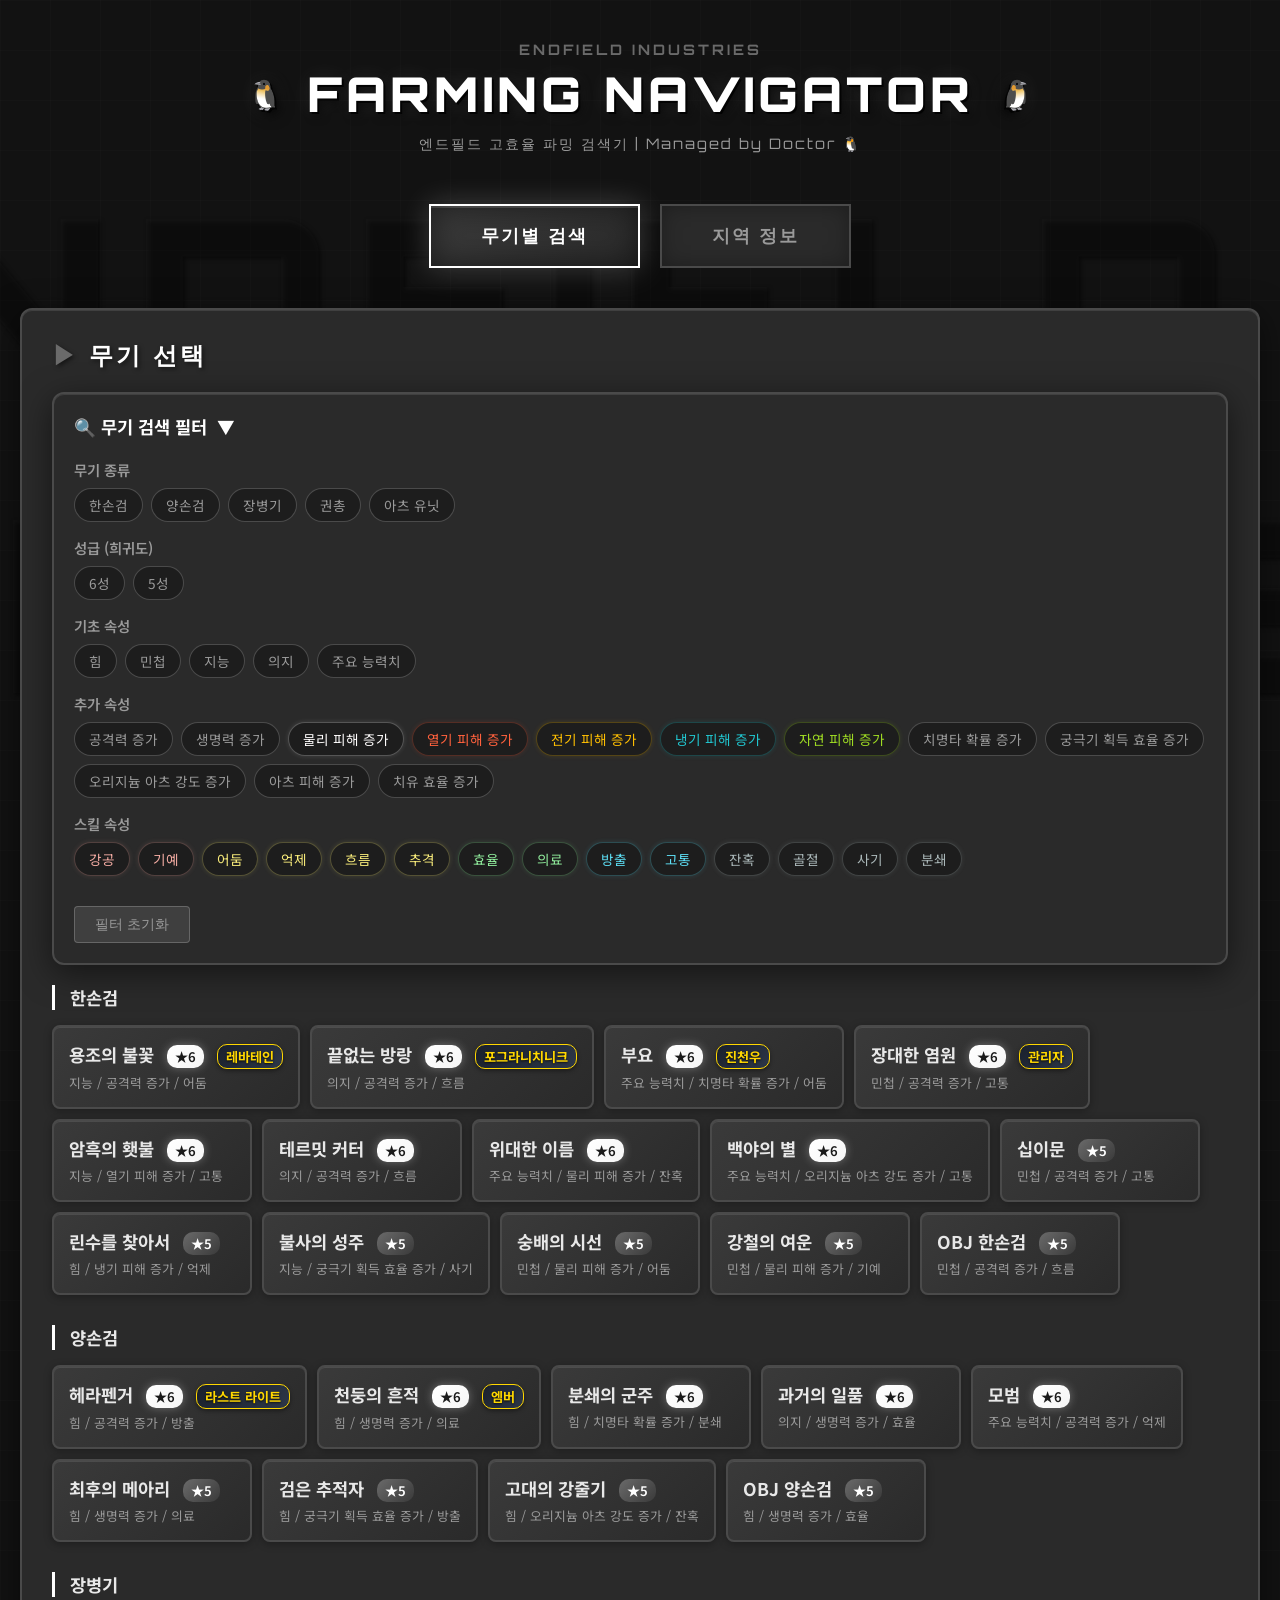
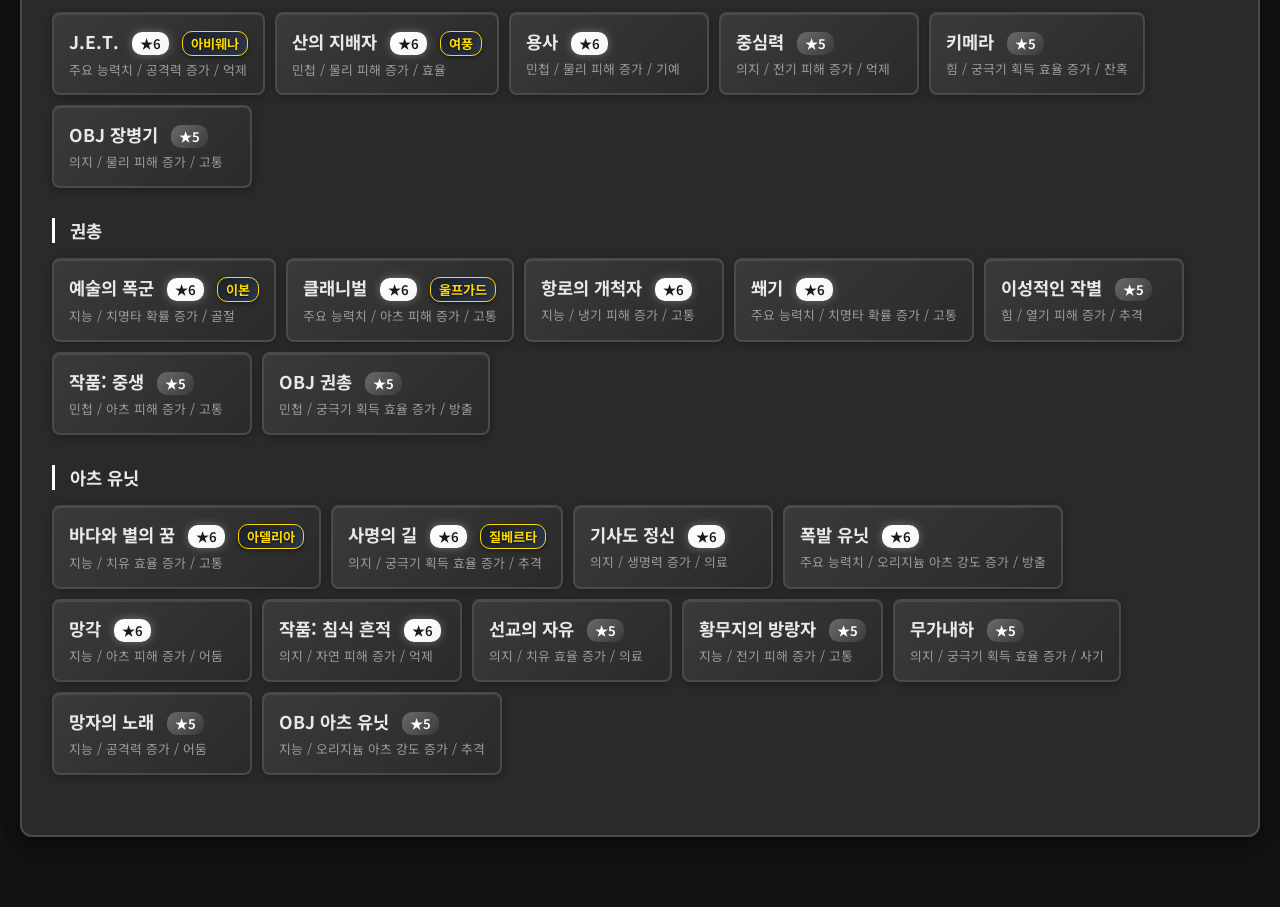
==== index.html @ 61a064c1 "change file name to index.html" ====
<!DOCTYPE html>
<html lang="ko">

<head>
    <meta charset="UTF-8">
    <meta name="viewport" content="width=device-width, initial-scale=1.0">
    <title>엔드필드 파밍 효율 검색기</title>
    <link
        href="https://fonts.googleapis.com/css2?family=Orbitron:wght@400;700;900&family=Noto+Sans+KR:wght@300;400;700&display=swap"
        rel="stylesheet">
    <style>
        * {
            margin: 0;
            padding: 0;
            box-sizing: border-box;
        }

        :root {
            --steel-black: #1a1a1a;
            --steel-gray: #2a2a2a;
            --steel-light: #3a3a3a;
            --steel-border: #4a4a4a;
            --steel-shine: #6a6a6a;
            --white: #ffffff;
            --off-white: #f5f5f5;
            --text-primary: #e8e8e8;
            --text-secondary: #9a9a9a;
            --accent-steel: #5a5a5a;
        }

        body {
            font-family: 'Noto Sans KR', sans-serif;
            background: #121212;
            color: var(--text-primary);
            min-height: 100vh;
            background-image:
                linear-gradient(180deg, rgba(255, 255, 255, 0.01) 1px, transparent 1px),
                linear-gradient(90deg, rgba(255, 255, 255, 0.01) 1px, transparent 1px);
            background-size: 50px 50px;
            overflow-x: hidden;
            position: relative;
        }

        body::before {
            content: 'ENDFIELD INDUSTRIES';
            position: fixed;
            top: 50%;
            left: 50%;
            transform: translate(-50%, -50%);
            font-family: 'Orbitron', sans-serif;
            font-size: 15em;
            font-weight: 900;
            color: rgba(255, 255, 255, 0.015);
            z-index: 0;
            pointer-events: none;
            letter-spacing: 20px;
            text-shadow: 2px 2px 4px rgba(0, 0, 0, 0.5);
        }

        .container {
            max-width: 1400px;
            margin: 0 auto;
            padding: 40px 20px;
            position: relative;
            z-index: 1;
        }

        header {
            text-align: center;
            margin-bottom: 50px;
            position: relative;
        }

        .company-logo {
            font-family: 'Orbitron', sans-serif;
            font-size: 0.9em;
            color: var(--steel-shine);
            letter-spacing: 3px;
            margin-bottom: 5px;
            text-transform: uppercase;
            font-weight: 700;
        }

        h1 {
            font-family: 'Orbitron', sans-serif;
            font-size: 3em;
            font-weight: 900;
            color: var(--white);
            text-transform: uppercase;
            letter-spacing: 4px;
            margin-bottom: 10px;
            text-shadow:
                2px 2px 0px rgba(0, 0, 0, 0.8),
                4px 4px 8px rgba(0, 0, 0, 0.5),
                0 0 20px rgba(255, 255, 255, 0.1);
            position: relative;
            display: inline-block;
        }

        h1::before {
            content: '🐧';
            position: absolute;
            left: -60px;
            top: 50%;
            transform: translateY(-50%);
            font-size: 0.6em;
            filter: grayscale(0.3) drop-shadow(2px 2px 4px rgba(0, 0, 0, 0.5));
            animation: penguinFloat 3s ease-in-out infinite;
        }

        h1::after {
            content: '🐧';
            position: absolute;
            right: -60px;
            top: 50%;
            transform: translateY(-50%) scaleX(-1);
            font-size: 0.6em;
            filter: grayscale(0.3) drop-shadow(2px 2px 4px rgba(0, 0, 0, 0.5));
            animation: penguinFloat 3s ease-in-out infinite 1.5s;
        }

        @keyframes titleGlow {

            0%,
            100% {
                filter: drop-shadow(0 0 10px rgba(0, 240, 255, 0.5));
            }

            50% {
                filter: drop-shadow(0 0 20px rgba(0, 240, 255, 0.8));
            }
        }

        @keyframes penguinFloat {

            0%,
            100% {
                transform: translateY(-50%) translateX(0);
            }

            50% {
                transform: translateY(-50%) translateX(5px);
            }
        }

        .subtitle {
            font-family: 'Orbitron', sans-serif;
            color: var(--text-secondary);
            font-size: 0.9em;
            letter-spacing: 2px;
        }



        .mode-selector {
            display: flex;
            justify-content: center;
            gap: 20px;
            margin-bottom: 40px;
        }

        .mode-btn {
            font-family: 'Orbitron', sans-serif;
            padding: 18px 50px;
            background: var(--steel-gray);
            border: 2px solid var(--steel-border);
            color: var(--text-secondary);
            font-size: 1.1em;
            font-weight: 700;
            cursor: pointer;
            transition: all 0.3s ease;
            position: relative;
            overflow: hidden;
            text-transform: uppercase;
            letter-spacing: 2px;
            box-shadow: inset 0 0 20px rgba(0, 0, 0, 0.3);
        }

        .mode-btn::before {
            content: '';
            position: absolute;
            top: 0;
            left: -100%;
            width: 100%;
            height: 100%;
            background: linear-gradient(90deg, transparent, rgba(255, 255, 255, 0.1), transparent);
            transition: left 0.5s;
        }

        .mode-btn:hover::before {
            left: 100%;
        }

        .mode-btn:hover {
            border-color: var(--steel-shine);
            color: var(--white);
            box-shadow:
                inset 0 0 20px rgba(0, 0, 0, 0.5),
                0 0 20px rgba(255, 255, 255, 0.1);
        }

        .mode-btn.active {
            background: linear-gradient(135deg, var(--steel-light), var(--steel-gray));
            border-color: var(--white);
            color: var(--white);
            box-shadow:
                inset 0 0 30px rgba(0, 0, 0, 0.5),
                0 0 30px rgba(255, 255, 255, 0.2),
                inset 0 2px 0 rgba(255, 255, 255, 0.2);
        }

        .selection-area {
            background: var(--steel-gray);
            border: 2px solid var(--steel-border);
            border-radius: 12px;
            padding: 30px;
            margin-bottom: 30px;
            box-shadow:
                0 8px 32px rgba(0, 0, 0, 0.5),
                inset 0 1px 0 rgba(255, 255, 255, 0.1);
            transition: all 0.3s ease;
        }

        .selection-area.disabled {
            opacity: 0.3;
            pointer-events: none;
            filter: grayscale(1);
        }

        .section-title {
            font-family: 'Orbitron', sans-serif;
            font-size: 1.5em;
            font-weight: 700;
            color: var(--white);
            margin-bottom: 20px;
            text-transform: uppercase;
            letter-spacing: 3px;
            display: flex;
            align-items: center;
            gap: 10px;
            text-shadow: 2px 2px 4px rgba(0, 0, 0, 0.5);
        }

        .section-title::before {
            content: '▶';
            color: var(--steel-shine);
        }

        .category-group {
            margin-bottom: 30px;
        }

        .category-label {
            font-size: 1.1em;
            font-weight: 700;
            color: var(--text-primary);
            margin-bottom: 15px;
            padding-left: 15px;
            border-left: 3px solid var(--white);
        }

        .options-grid {
            display: flex;
            flex-wrap: wrap;
            gap: 10px;
        }

        .weapon-grid {
            display: flex;
            flex-wrap: wrap;
            gap: 10px;
        }

        .option-box {
            background: linear-gradient(135deg, var(--steel-light), var(--steel-gray));
            border: 2px solid var(--steel-border);
            padding: 10px 15px;
            border-radius: 8px;
            flex: 0 0 auto;
            min-width: fit-content;
            cursor: pointer;
            transition: all 0.3s ease;
            text-align: center;
            font-size: 0.9em;
            font-weight: 500;
            white-space: nowrap;
            position: relative;
            overflow: hidden;
            box-shadow: inset 0 1px 0 rgba(255, 255, 255, 0.1), 0 2px 8px rgba(0, 0, 0, 0.3);
        }

        .option-box::after {
            content: '';
            position: absolute;
            top: 50%;
            left: 50%;
            width: 0;
            height: 0;
            border-radius: 50%;
            background: rgba(255, 255, 255, 0.1);
            transform: translate(-50%, -50%);
            transition: width 0.6s, height 0.6s;
        }

        .option-box:hover::after {
            width: 300px;
            height: 300px;
        }

        .option-box:hover {
            border-color: var(--white);
            box-shadow:
                inset 0 1px 0 rgba(255, 255, 255, 0.2),
                0 0 20px rgba(255, 255, 255, 0.2),
                0 4px 12px rgba(0, 0, 0, 0.5);
            transform: translateY(-3px);
        }

        .option-box.selected {
            background: linear-gradient(135deg, var(--white), var(--off-white));
            border-color: var(--white);
            color: var(--steel-black);
            box-shadow:
                0 0 25px rgba(255, 255, 255, 0.4),
                inset 0 2px 0 rgba(255, 255, 255, 0.8),
                0 4px 12px rgba(0, 0, 0, 0.5);
            font-weight: 700;
        }

        .option-box span {
            position: relative;
            z-index: 1;
        }

        .weapon-box {
            background: linear-gradient(135deg, var(--steel-light), var(--steel-gray));
            border: 2px solid var(--steel-border);
            padding: 15px;
            border-radius: 8px;
            flex: 0 0 auto;
            width: fit-content;
            min-width: 200px;
            max-width: 300px;
            cursor: pointer;
            transition: all 0.3s ease;
            box-shadow: inset 0 1px 0 rgba(255, 255, 255, 0.1), 0 2px 8px rgba(0, 0, 0, 0.3);
        }

        .weapon-box:hover {
            border-color: var(--white);
            box-shadow:
                inset 0 1px 0 rgba(255, 255, 255, 0.2),
                0 0 20px rgba(255, 255, 255, 0.2),
                0 4px 12px rgba(0, 0, 0, 0.5);
            transform: translateY(-3px);
        }

        .weapon-box.selected {
            background: linear-gradient(135deg, var(--white), var(--off-white));
            border-color: var(--white);
            box-shadow:
                0 0 25px rgba(255, 255, 255, 0.4),
                inset 0 2px 0 rgba(255, 255, 255, 0.8),
                0 4px 12px rgba(0, 0, 0, 0.5);
        }

        .weapon-name {
            font-size: 1.1em;
            font-weight: 700;
            margin-bottom: 5px;
            color: var(--text-primary);
        }

        .weapon-box.selected .weapon-name {
            color: var(--steel-black);
        }

        .weapon-owner {
            font-size: 0.85em;
            color: #FFD700;
            /* Bright Gold */
            margin-bottom: 10px;
            font-weight: 600;
            text-shadow: 0 1px 2px rgba(0, 0, 0, 0.5);
            /* Text shadow for contrast */
        }

        .weapon-box.selected .weapon-owner {
            color: #b8860b;
            /* Darker Gold on selected light background */
            text-shadow: none;
        }

        .weapon-stats {
            font-size: 0.8em;
            color: var(--text-secondary);
            line-height: 1.4;
        }

        .weapon-box.selected .weapon-stats {
            color: var(--steel-gray);
        }

        .calculate-btn {
            font-family: 'Orbitron', sans-serif;
            width: 100%;
            padding: 20px;
            background: linear-gradient(135deg, var(--steel-light), var(--steel-gray));
            border: 2px solid var(--white);
            color: var(--white);
            font-size: 1.3em;
            font-weight: 700;
            cursor: pointer;
            border-radius: 8px;
            text-transform: uppercase;
            letter-spacing: 3px;
            transition: all 0.3s ease;
            box-shadow:
                0 10px 30px rgba(0, 0, 0, 0.5),
                inset 0 2px 0 rgba(255, 255, 255, 0.2);
            margin-top: 30px;
        }

        .calculate-btn:hover {
            background: linear-gradient(135deg, var(--white), var(--off-white));
            color: var(--steel-black);
            transform: translateY(-3px);
            box-shadow:
                0 15px 40px rgba(0, 0, 0, 0.6),
                0 0 30px rgba(255, 255, 255, 0.3),
                inset 0 2px 0 rgba(255, 255, 255, 0.5);
        }

        .calculate-btn:active {
            transform: translateY(-1px);
        }

        .results {
            margin-top: 50px;
            display: none;
        }

        .results.show {
            display: block;
            animation: slideUp 0.5s ease;
        }

        @keyframes slideUp {
            from {
                opacity: 0;
                transform: translateY(30px);
            }

            to {
                opacity: 1;
                transform: translateY(0);
            }
        }

        .result-card {
            background: #1a1e22;
            border: 1px solid #3d6e62;
            border-radius: 8px;
            padding: 25px;
            margin-bottom: 25px;
            box-shadow: 0 4px 15px rgba(0, 0, 0, 0.6);
            position: relative;
            overflow: hidden;
            clip-path: polygon(0 0, 100% 0, 100% calc(100% - 15px), calc(100% - 15px) 100%, 0 100%);
        }

        .result-card::before {
            content: '';
            position: absolute;
            top: 0;
            left: 0;
            width: 4px;
            height: 100%;
            background: #4a8f7b;
            box-shadow: none;
        }

        .result-region {
            font-family: 'Orbitron', sans-serif;
            font-size: 1.8em;
            font-weight: 700;
            color: #69fdc7;
            margin-bottom: 20px;
            padding-bottom: 10px;
            border-bottom: 1px solid rgba(105, 253, 199, 0.2);
            text-transform: uppercase;
            display: flex;
            align-items: center;
        }

        .result-region::after {
            content: '/// MAX EFFICIENCY';
            font-size: 0.4em;
            margin-left: auto;
            color: rgba(105, 253, 199, 0.5);
            letter-spacing: 2px;
        }

        .combo-block {
            background: rgba(105, 253, 199, 0.03);
            border: 1px solid rgba(105, 253, 199, 0.2);
            border-radius: 4px;
            margin-bottom: 15px;
            transition: all 0.3s ease;
            position: relative;
            padding: 15px;
            flex: 0 1 auto;
            min-width: 340px;
            width: fit-content;
        }

        .combo-block:hover {
            background: rgba(105, 253, 199, 0.08);
            border-color: #69fdc7;
            box-shadow: 0 0 15px rgba(105, 253, 199, 0.2);
            transform: translateY(-2px);
        }

        .result-combo {
            font-size: 1.1em;
            font-weight: 600;
            color: #e0fcf5;
            margin-bottom: 15px;
            padding-bottom: 10px;
            border-bottom: 1px dashed rgba(105, 253, 199, 0.3);
            font-family: 'Orbitron', sans-serif;
            text-align: left;
        }

        /* Canyon Theme Overrides */
        .result-card.canyon {
            border-color: #d4cf55;
            box-shadow: 0 4px 10px rgba(0, 0, 0, 0.5);
        }

        .result-card.canyon::before {
            background: #d4cf55;
            box-shadow: none;
        }

        .result-card.canyon .result-region {
            color: #fffb74;
            border-bottom-color: rgba(255, 251, 116, 0.3);
            text-shadow: 0 0 5px rgba(255, 251, 116, 0.5);
        }

        .result-card.canyon .result-region::after {
            color: rgba(255, 251, 116, 0.5);
        }

        .result-card.canyon .combo-block {
            background: rgba(255, 251, 116, 0.03);
            border-color: rgba(255, 251, 116, 0.2);
        }

        .result-card.canyon .combo-block:hover {
            background: rgba(255, 251, 116, 0.08);
            border-color: #fffb74;
            box-shadow: 0 0 15px rgba(255, 251, 116, 0.2);
        }

        .result-card.canyon .result-combo {
            color: #fffeea;
            border-bottom-color: rgba(255, 251, 116, 0.3);
        }

        .result-weapons {
            margin-top: 20px;
        }

        .result-weapons-title {
            font-size: 1.2em;
            font-weight: 700;
            color: var(--white);
            margin-bottom: 15px;
        }

        .weapon-list {
            display: flex;
            flex-wrap: wrap;
            gap: 10px;
        }

        .weapon-tag {
            background: linear-gradient(135deg, var(--steel-light), var(--steel-gray));
            border: 1px solid var(--white);
            padding: 8px 15px;
            border-radius: 20px;
            font-size: 0.9em;
            color: var(--text-primary);
            box-shadow: 0 2px 8px rgba(0, 0, 0, 0.3);
        }

        .weapon-tag.five-star {
            border-color: var(--steel-shine);
            background: linear-gradient(135deg, var(--steel-gray), var(--steel-black));
            color: var(--text-secondary);
        }

        .no-results {
            text-align: center;
            padding: 50px;
            color: var(--text-secondary);
            font-size: 1.2em;
        }

        .rarity-label {
            display: inline-block;
            font-size: 0.75em;
            padding: 2px 8px;
            border-radius: 10px;
            margin-left: 8px;
            font-weight: 600;
        }

        .rarity-6 {
            background: linear-gradient(135deg, var(--white), var(--off-white));
            color: var(--steel-black);
            box-shadow: 0 0 10px rgba(255, 255, 255, 0.3);
        }

        .rarity-5 {
            background: linear-gradient(135deg, var(--steel-shine), var(--steel-light));
            color: var(--white);
        }

        .rarity-owner {
            background: linear-gradient(135deg, #1a202c, #2d3748);
            border: 1px solid #FFD700;
            color: #FFD700;
            font-weight: 700;
            text-shadow: 0 1px 2px rgba(0, 0, 0, 0.8);
            box-shadow: 0 2px 4px rgba(0, 0, 0, 0.4);
        }

        /* Region styles */
        .region-grid {
            display: grid;
            grid-template-columns: 1fr;
            gap: 20px;
        }

        .region-card-info {
            background: linear-gradient(135deg, var(--steel-light), var(--steel-gray));
            border: 2px solid var(--steel-border);
            padding: 20px;
            border-radius: 12px;
            transition: all 0.3s ease;
            box-shadow: inset 0 1px 0 rgba(255, 255, 255, 0.1), 0 4px 15px rgba(0, 0, 0, 0.3);
            width: 100%;
        }

        .region-card-info:hover {
            border-color: var(--white);
            transform: translateY(-5px);
            box-shadow: 0 10px 30px rgba(0, 0, 0, 0.5);
        }

        .region-name {
            font-family: 'Orbitron', sans-serif;
            font-size: 1.2em;
            font-weight: 700;
            color: var(--white);
            margin-bottom: 12px;
            padding-bottom: 8px;
            border-bottom: 2px solid var(--steel-border);
            text-transform: uppercase;
        }

        .filter-chip {
            padding: 6px 14px;
            background: rgba(0, 0, 0, 0.3);
            border: 1px solid rgba(255, 255, 255, 0.2);
            border-radius: 20px;
            color: var(--text-secondary);
            font-size: 0.85em;
            cursor: pointer;
            transition: all 0.2s ease;
            user-select: none;
        }

        .filter-chip:hover {
            background: rgba(255, 255, 255, 0.1);
            border-color: var(--white);
            color: var(--white);
        }

        .filter-chip.active {
            background: var(--steel-shine);
            color: var(--white);
            border-color: var(--white);
            box-shadow: 0 0 10px rgba(0, 240, 255, 0.4);
            font-weight: 600;
        }

        .drop-section {
            margin-bottom: 15px;
        }

        .drop-title {
            font-size: 1em;
            color: var(--steel-shine);
            margin-bottom: 8px;
            font-weight: 700;
            text-transform: uppercase;
        }

        .drop-tags {
            display: flex;
            flex-wrap: wrap;
            gap: 8px;
        }

        .drop-tag {
            background: rgba(0, 0, 0, 0.3);
            border: 1px solid var(--steel-border);
            padding: 5px 12px;
            border-radius: 4px;
            font-size: 0.95em;
            color: var(--text-secondary);
        }

        .drop-tag.extra {
            color: #ffd700;
            border-color: rgba(255, 215, 0, 0.3);
        }

        .drop-tag.skill {
            color: #00ffff;
            border-color: rgba(0, 255, 255, 0.3);
        }

        .region-group-title {
            font-family: 'Orbitron', sans-serif;
            font-size: 1.8em;
            color: var(--white);
            margin: 40px 0 20px 0;
            padding-left: 15px;
            border-left: 5px solid var(--white);
            width: 100%;
            text-transform: uppercase;
            text-shadow: 2px 2px 4px rgba(0, 0, 0, 0.5);
            grid-column: 1 / -1;
            /* Ensure title spans full width if inside grid, but we will move it out */
        }

        #scrollTopBtn {
            display: none;
            position: fixed;
            bottom: 30px;
            right: 30px;
            z-index: 99;
            width: 50px;
            height: 50px;
            border: none;
            outline: none;
            background: rgba(255, 255, 255, 0.1);
            color: var(--white);
            cursor: pointer;
            border-radius: 50%;
            font-size: 1.2em;
            box-shadow: 0 4px 10px rgba(0, 0, 0, 0.5);
            transition: all 0.3s ease;
            backdrop-filter: blur(5px);
            border: 1px solid rgba(255, 255, 255, 0.2);
        }

        #scrollTopBtn:hover {
            background: var(--steel-shine);
            transform: translateY(-5px);
            border-color: var(--white);
        }
    </style>
</head>

<body>
    <div class="container">
        <header>
            <div class="company-logo">ENDFIELD INDUSTRIES</div>
            <h1>FARMING NAVIGATOR</h1>
            <p class="subtitle">엔드필드 고효율 파밍 검색기 | Managed by Doctor 🐧</p>
        </header>

        <div class="mode-selector">
            <button class="mode-btn active" data-mode="weapon">무기별 검색</button>
            <button class="mode-btn" data-mode="region">지역 정보</button>
        </div>

        <!-- 무기별 검색 -->
        <div id="weapon-mode" class="selection-area">
            <h2 class="section-title">무기 선택</h2>
            <div class="category-group">
                <div class="category-label">한손검</div>
                <div class="weapon-grid" id="onehanded-weapons"></div>
            </div>
            <div class="category-group">
                <div class="category-label">양손검</div>
                <div class="weapon-grid" id="twohanded-weapons"></div>
            </div>
            <div class="category-group">
                <div class="category-label">장병기</div>
                <div class="weapon-grid" id="polearm-weapons"></div>
            </div>
            <div class="category-group">
                <div class="category-label">권총</div>
                <div class="weapon-grid" id="pistol-weapons"></div>
            </div>
            <div class="category-group">
                <div class="category-label">아츠 유닛</div>
                <div class="weapon-grid" id="arts-weapons"></div>
            </div>
        </div>



        <!-- 지역 정보 -->
        <div id="region-mode" class="selection-area" style="display: none;">
            <h2 class="section-title">지역별 드랍 정보</h2>
            <div id="region-list" class="region-grid"></div>
        </div>

        <!-- <button class="calculate-btn" onclick="calculateResults()">파밍 지역 계산</button> -->

        <div id="results" class="results"></div>
    </div>

    <script>
        // 데이터 정의
        const weaponData = {
            '한손검': [
                { name: '용조의 불꽃', owner: '레바테인', rarity: 6, basic: '지능', additional: '공증', skill: '어둠' },
                { name: '끝없는 방랑', owner: '포그라니치니크', rarity: 6, basic: '의지', additional: '공증', skill: '흐름' },
                { name: '부요', owner: '진천우', rarity: 6, basic: '주능', additional: '치확', skill: '어둠' },
                { name: '장대한 염원', owner: '관리자', rarity: 6, basic: '민첩', additional: '공증', skill: '고통' },
                { name: '암흑의 횃불', owner: '', rarity: 6, basic: '지능', additional: '열기', skill: '고통' },
                { name: '테르밋 커터', owner: '', rarity: 6, basic: '의지', additional: '공증', skill: '흐름' },
                { name: '위대한 이름', owner: '', rarity: 6, basic: '주능', additional: '물리', skill: '잔혹' },
                { name: '백야의 별', owner: '', rarity: 6, basic: '주능', additional: '아강', skill: '고통' },
                { name: '십이문', owner: '', rarity: 5, basic: '민첩', additional: '공증', skill: '고통' },
                { name: '린수를 찾아서', owner: '', rarity: 5, basic: '힘증', additional: '냉기', skill: '억제' },
                { name: '불사의 성주', owner: '', rarity: 5, basic: '지능', additional: '궁충', skill: '사기' },
                { name: '숭배의 시선', owner: '', rarity: 5, basic: '민첩', additional: '물리', skill: '어둠' },
                { name: '강철의 여운', owner: '', rarity: 5, basic: '민첩', additional: '물리', skill: '기예' },
                { name: 'OBJ 한손검', owner: '', rarity: 5, basic: '민첩', additional: '공증', skill: '흐름' }
            ],
            '양손검': [
                { name: '헤라펜거', owner: '라스트 라이트', rarity: 6, basic: '힘증', additional: '공증', skill: '방출' },
                { name: '천둥의 흔적', owner: '엠버', rarity: 6, basic: '힘증', additional: '생증', skill: '의료' },
                { name: '분쇄의 군주', owner: '', rarity: 6, basic: '힘증', additional: '치확', skill: '분쇄' },
                { name: '과거의 일품', owner: '', rarity: 6, basic: '의지', additional: '생증', skill: '효율' },
                { name: '모범', owner: '', rarity: 6, basic: '주능', additional: '공증', skill: '억제' },
                { name: '최후의 메아리', owner: '', rarity: 5, basic: '힘증', additional: '생증', skill: '의료' },
                { name: '검은 추적자', owner: '', rarity: 5, basic: '힘증', additional: '궁충', skill: '방출' },
                { name: '고대의 강줄기', owner: '', rarity: 5, basic: '힘증', additional: '아강', skill: '잔혹' },
                { name: 'OBJ 양손검', owner: '', rarity: 5, basic: '힘증', additional: '생증', skill: '효율' }
            ],
            '장병기': [
                { name: 'J.E.T.', owner: '아비웨나', rarity: 6, basic: '주능', additional: '공증', skill: '억제' },
                { name: '산의 지배자', owner: '여풍', rarity: 6, basic: '민첩', additional: '물증', skill: '효율' },
                { name: '용사', owner: '', rarity: 6, basic: '민첩', additional: '물리', skill: '기예' },
                { name: '중심력', owner: '', rarity: 5, basic: '의지', additional: '전기', skill: '억제' },
                { name: '키메라', owner: '', rarity: 5, basic: '힘증', additional: '궁충', skill: '잔혹' },
                { name: 'OBJ 장병기', owner: '', rarity: 5, basic: '의지', additional: '물리', skill: '고통' }
            ],
            '권총': [
                { name: '예술의 폭군', owner: '이본', rarity: 6, basic: '지능', additional: '치확', skill: '골절' },
                { name: '클래니벌', owner: '울프가드', rarity: 6, basic: '주능', additional: '아피', skill: '고통' },
                { name: '항로의 개척자', owner: '', rarity: 6, basic: '지능', additional: '냉기', skill: '고통' },
                { name: '쐐기', owner: '', rarity: 6, basic: '주능', additional: '치확', skill: '고통' },
                { name: '이성적인 작별', owner: '', rarity: 5, basic: '힘증', additional: '열기', skill: '추격' },
                { name: '작품: 중생', owner: '', rarity: 5, basic: '민첩', additional: '아피', skill: '고통' },
                { name: 'OBJ 권총', owner: '', rarity: 5, basic: '민첩', additional: '궁충', skill: '방출' }
            ],
            '아츠 유닛': [
                { name: '바다와 별의 꿈', owner: '아델리아', rarity: 6, basic: '지능', additional: '치유', skill: '고통' },
                { name: '사명의 길', owner: '질베르타', rarity: 6, basic: '의지', additional: '궁충', skill: '추격' },
                { name: '기사도 정신', owner: '', rarity: 6, basic: '의지', additional: '생증', skill: '의료' },
                { name: '폭발 유닛', owner: '', rarity: 6, basic: '주능', additional: '아강', skill: '방출' },
                { name: '망각', owner: '', rarity: 6, basic: '지능', additional: '아피', skill: '어둠' },
                { name: '작품: 침식 흔적', owner: '', rarity: 6, basic: '의지', additional: '자연', skill: '억제' },
                { name: '선교의 자유', owner: '', rarity: 5, basic: '의지', additional: '치유', skill: '의료' },
                { name: '황무지의 방랑자', owner: '', rarity: 5, basic: '지능', additional: '전기', skill: '고통' },
                { name: '무가내하', owner: '', rarity: 5, basic: '의지', additional: '궁충', skill: '사기' },
                { name: '망자의 노래', owner: '', rarity: 5, basic: '지능', additional: '공증', skill: '어둠' },
                { name: 'OBJ 아츠 유닛', owner: '', rarity: 5, basic: '지능', additional: '아강', skill: '추격' }
            ]
        };

        const attributeData = {
            basic: ['힘증', '민첩', '지능', '의지', '주능'],
            additional: ['공증', '생증', '물리', '열기', '전기', '냉기', '자연', '치확', '궁충', '아강', '아피', '치유'],
            skill: ['강공', '기예', '어둠', '억제', '흐름', '추격', '효율', '의료', '방출', '고통', '잔혹', '골절', '사기', '분쇄']
        };



        // 약어 매핑
        const attrMapping = {
            '힘증': '힘', '민첩': '민첩', '지능': '지능', '의지': '의지', '주능': '주능',
            '공증': '공증', '생증': '생증', '물리': '물리', '물증': '물리', '열기': '열기', '전기': '전기',
            '냉기': '냉기', '자연': '자연', '치확': '치확', '궁충': '궁충', '아강': '아강',
            '아피': '아피', '치유': '치유', '만첩': '민첩'
        };

        // 상태 관리
        let currentMode = 'weapon';
        let selectedWeapons = [];

        // 지역별 드랍 데이터 (동적 계산용 basics 추가)
        const regionInfoData = [
            {
                name: '거점 지역',
                basics: ['힘', '민첩', '의지', '주요 능력치'], // 지능 제외
                extra: ['공격력 증가', '열기 피해 증가', '전기 피해 증가', '냉기 피해 증가', '자연 피해 증가', '오리지늄 아츠 강도 증가', '궁극기 획득 효율 증가', '아츠 피해 증가'],
                skill: ['강공', '억제', '추격', '분쇄', '기예', '방출', '흐름', '효율'],
                bestCombo: '힘, 의지, 주요 능력치 + 공격력 증가',
                bestWeapons: ['끝없는 방랑', '테르밋 커터', '헤라펜거', '모범', 'J.E.T.'],
                bestWeapons5: []
            },
            {
                name: '오리지늄 연구 구역',
                basics: ['민첩', '지능', '의지', '주요 능력치'], // 힘 제외
                extra: ['공격력 증가', '물리 피해 증가', '전기 피해 증가', '냉기 피해 증가', '자연 피해 증가', '치명타 확률 증가', '궁극기 획득 효율 증가', '아츠 피해 증가'],
                skill: ['억제', '추격', '사기', '기예', '고통', '의료', '골절', '효율'],
                bestCombo: '민첩, 지능, 주요 능력치 + 고통',
                bestWeapons: ['장대한 염원', '클래니벌', '항로의 개척자', '쐐기'],
                bestWeapons5: ['십이문', '작품: 중생', '황무지의 방랑자']
            },
            {
                name: '광맥 구역',
                basics: ['힘', '민첩', '지능', '의지', '주요 능력치'], // 전체
                extra: ['생명력 증가', '물리 피해 증가', '열기 피해 증가', '냉기 피해 증가', '자연 피해 증가', '치명타 확률 증가', '오리지늄 아츠 강도 증가', '치유 효율 증가'],
                skill: ['강공', '억제', '기예', '잔혹', '고통', '방출', '어둠', '효율'],
                bestCombo: '지능, 의지, 주요 능력치 + 고통',
                bestWeapons: ['암흑의 횃불', '백야의 별', '항로의 개척자', '쐐기', '바다와 별의 꿈'],
                bestWeapons5: ['OBJ 장병기']
            },
            {
                name: '에너지 공급 고지',
                basics: ['힘', '민첩', '지능', '의지', '주요 능력치'],
                extra: ['공격력 증가', '생명력 증가', '물리 피해 증가', '열기 피해 증가', '자연 피해 증가', '치명타 확률 증가', '오리지늄 아츠 강도 증가', '치유 효율 증가'],
                skill: ['추격', '분쇄', '사기', '잔혹', '고통', '의료', '골절', '흐름'],
                bestCombo: '민첩, 지능, 주요 능력치 + 고통',
                bestWeapons: ['장대한 염원', '암흑의 횃불', '백야의 별', '쐐기', '바다와 별의 꿈'],
                bestWeapons5: ['십이문']
            },
            {
                name: '무릉성',
                basics: ['힘', '민첩', '지능', '의지', '주요 능력치'],
                extra: ['공격력 증가', '생명력 증가', '전기 피해 증가', '냉기 피해 증가', '치명타 확률 증가', '궁극기 획득 효율 증가', '아츠 피해 증가', '치유 효율 증가'],
                skill: ['강공', '분쇄', '잔혹', '의료', '골절', '방출', '어둠', '흐름'],
                bestCombo: '힘, 지능, 의지 + 공격력 증가',
                bestWeapons: ['용조의 불꽃', '끝없는 방랑', '테르밋 커터', '헤라펜거'],
                bestWeapons5: ['망자의 노래']
            }
        ];

        // 약어 -> 풀네임 매핑
        const fullNameMapping = {
            '힘증': '힘', '민첩': '민첩', '만첩': '민첩', '지능': '지능', '의지': '의지', '주능': '주요 능력치',
            '공증': '공격력 증가', '생증': '생명력 증가',
            '물리': '물리 피해 증가', '물증': '물리 피해 증가',
            '열기': '열기 피해 증가', '전기': '전기 피해 증가', '냉기': '냉기 피해 증가', '자연': '자연 피해 증가',
            '치확': '치명타 확률 증가', '궁충': '궁극기 획득 효율 증가',
            '아강': '오리지늄 아츠 강도 증가', '아피': '아츠 피해 증가', '치유': '치유 효율 증가',
            '효율': '효율'
        };

        function getFullName(text) {
            return fullNameMapping[text] || text;
        }

        // 초기화
        function init() {
            renderWeapons();
            renderRegions();
            setupModeSwitch();
        }

        // 지역 정보 렌더링
        function renderRegions() {
            const container = document.getElementById('region-list');
            container.innerHTML = '';
            container.className = ''; // 기존 region-grid 클래스가 있다면 제거 (그룹핑을 위해 구조 변경)

            // 그룹 정의
            const groups = {
                '4번 협곡': ['거점 지역', '오리지늄 연구 구역', '광맥 구역', '에너지 공급 고지'],
                '무릉': ['무릉성']
            };

            Object.entries(groups).forEach(([groupName, regionNames]) => {
                // 그룹 제목 생성
                const title = document.createElement('h3');
                title.className = 'region-group-title';
                title.textContent = groupName;

                // Design RGB Code Application
                const groupColors = {
                    '4번 협곡': '#fffb74',
                    '무릉': '#69fdc7'
                };
                if (groupColors[groupName]) {
                    title.style.color = groupColors[groupName];
                    title.style.borderLeftColor = groupColors[groupName];
                    title.style.textShadow = `0 0 10px ${groupColors[groupName]}40`;
                }

                container.appendChild(title);

                // 해당 그룹의 그리드 컨테이너 생성
                const grid = document.createElement('div');
                grid.className = 'region-grid';

                // 해당 그룹에 속하는 지역 필터링 및 렌더링
                const groupRegions = regionInfoData.filter(r => regionNames.includes(r.name));

                if (groupRegions.length === 0) return; // 데이터 없으면 스킵

                groupRegions.forEach(region => {
                    const card = document.createElement('div');
                    card.className = 'region-card-info';

                    const extraTags = region.extra.map(tag => `<span class="drop-tag extra">${tag}</span>`).join('');
                    const skillTags = region.skill.map(tag => `<span class="drop-tag skill">${tag}</span>`).join('');

                    card.innerHTML = `
                        <div class="region-name">${region.name}</div>
                        <div class="drop-section" style="background: rgba(255, 255, 255, 0.05); padding: 10px; border-radius: 8px; border: 1px solid var(--steel-shine);">
                            <div class="drop-title" style="color: var(--steel-shine); font-size: 1.1em;">⭐ 추천 파밍 조합</div>
                            <div class="drop-tags" style="color: var(--white); font-weight: bold;">${region.bestCombo}</div>
                            <div style="margin-top: 8px; font-size: 0.9em; color: var(--text-secondary); border-top: 1px dashed rgba(255,255,255,0.1); padding-top: 5px;">
                                <div style="margin-bottom: 4px;"><span style="color: var(--steel-shine);">획득 가능(6★):</span> ${region.bestWeapons.join(', ')}</div>
                                ${region.bestWeapons5 && region.bestWeapons5.length > 0 ? `
                                <div><span style="color: #a0aec0;">획득 가능(5★):</span> ${region.bestWeapons5.join(', ')}</div>
                                ` : ''}
                            </div>
                        </div>
                        <div class="drop-section">
                            <div class="drop-title">추가 속성</div>
                            <div class="drop-tags">${extraTags}</div>
                        </div>
                        <div class="drop-section">
                            <div class="drop-title">스킬 속성</div>
                            <div class="drop-tags">${skillTags}</div>
                        </div>
                    `;
                    grid.appendChild(card);
                });

                container.appendChild(grid);
            });
        }

        // 무기 렌더링
        // 무기 필터링 UI 및 로직
        let weaponFilters = { category: [], rarity: [], basic: [], additional: [], skill: [] };

        const weaponModeDiv = document.getElementById('weapon-mode');
        // 필터 UI 추가 (처음 렌더링 시 한 번만)
        if (!document.getElementById('weapon-filters')) {
            const filterDiv = document.createElement('div');
            filterDiv.id = 'weapon-filters';
            filterDiv.className = 'selection-area';
            filterDiv.style.marginBottom = '20px';
            filterDiv.style.padding = '20px';

            // 디자인 RGB 코드 적용
            const colorMap = {
                '열기': '#ff613d', '자연': '#9eda23', '물리': '#fffdfd', '냉기': '#21c5cf', '전기': '#fdbe02',
                '효율': '#91ee9d', '의료': '#91ee9d',
                '어둠': '#faed7b', '억제': '#faed7b', '흐름': '#faed7b', '추격': '#faed7b',
                '방출': '#5DDEF4', '고통': '#5DDEF4',
                '기예': '#f4aca3', '강공': '#f4aca3',
                '잔혹': '#AAB7B8', '골절': '#AAB7B8', '사기': '#AAB7B8', '분쇄': '#AAB7B8'
            };

            const createFilterGroup = (label, type, items, labelMapper = null) => `
                <div class="filter-group" style="margin-bottom: 15px;">
                    <div style="color: var(--text-secondary); font-size: 0.9em; margin-bottom: 8px; font-weight: 600;">${label}</div>
                    <div style="display: flex; flex-wrap: wrap; gap: 8px;">
                        ${items.map(item => {
                const name = labelMapper ? labelMapper(item) : (fullNameMapping[item] || item);
                const color = colorMap[item];
                let style = "";
                if (color) {
                    style = `style="color: ${color}; border-color: ${color}40; box-shadow: 0 0 5px ${color}20;"`;
                }
                return `<div class="filter-chip" ${style} onclick="toggleWeaponFilter('${type}', '${item}', this)">${name}</div>`
            }).join('')}
                    </div>
                </div>
            `;

            const rarities = [6, 5];
            const categories = Object.keys(weaponData);

            filterDiv.innerHTML = `
                <div style="display: flex; justify-content: space-between; align-items: center; margin-bottom: 20px; cursor: pointer; user-select: none;" onclick="toggleFilterVisibility()">
                    <div style="font-weight: 700; color: var(--white); display: flex; align-items: center; gap: 10px; font-size: 1.1em;">
                        <span>🔍 무기 검색 필터</span>
                        <span id="filter-toggle-icon" style="transition: transform 0.3s ease;">▼</span>
                    </div>
                </div>
                <div id="filter-content" style="display: block; transition: all 0.3s ease;">
                    <div style="display: flex; flex-direction: column;">
                        ${createFilterGroup('무기 종류', 'category', categories)}
                        ${createFilterGroup('성급 (희귀도)', 'rarity', rarities, r => r + '성')}
                        ${createFilterGroup('기초 속성', 'basic', attributeData.basic)}
                        ${createFilterGroup('추가 속성', 'additional', attributeData.additional)}
                        ${createFilterGroup('스킬 속성', 'skill', attributeData.skill)}
                        <button onclick="resetWeaponFilters()" style="margin-top: 15px; padding: 8px 20px; background: rgba(255,255,255,0.1); color: var(--text-secondary); border: 1px solid rgba(255,255,255,0.2); border-radius: 4px; cursor: pointer; align-self: flex-start; font-size: 0.9em;">필터 초기화</button>
                    </div>
                </div>
            `;

            const title = weaponModeDiv.querySelector('.section-title');
            title.insertAdjacentElement('afterend', filterDiv);
        }

        function toggleFilterVisibility() {
            const content = document.getElementById('filter-content');
            const icon = document.getElementById('filter-toggle-icon');
            if (content.style.display === 'none') {
                content.style.display = 'block';
                icon.style.transform = 'rotate(0deg)';
            } else {
                content.style.display = 'none';
                icon.style.transform = 'rotate(-90deg)';
            }
        }

        function toggleWeaponFilter(type, val, btn) {
            const idx = weaponFilters[type].indexOf(val);
            if (idx > -1) {
                weaponFilters[type].splice(idx, 1);
                btn.classList.remove('active');
            } else {
                weaponFilters[type].push(val);
                btn.classList.add('active');
            }
            filterWeapons();
        }

        // 무기 필터링 로직
        function filterWeapons() {
            // Section visibility counters
            const sectionVisibility = {
                '한손검': { id: 'onehanded-weapons', count: 0 },
                '양손검': { id: 'twohanded-weapons', count: 0 },
                '장병기': { id: 'polearm-weapons', count: 0 },
                '권총': { id: 'pistol-weapons', count: 0 },
                '아츠 유닛': { id: 'arts-weapons', count: 0 }
            };

            // Iterate all weapon items
            const allWeaponBoxes = document.querySelectorAll('.weapon-box');
            allWeaponBoxes.forEach(box => {
                const name = box.querySelector('.weapon-name').childNodes[0].textContent.trim();
                // Find data object
                let weaponObj = null;
                let category = '';
                for (const cat in weaponData) {
                    const found = weaponData[cat].find(w => w.name === name);
                    if (found) {
                        weaponObj = found;
                        category = cat;
                        break;
                    }
                }

                if (!weaponObj) return;

                let match = true;
                if (weaponFilters.category.length > 0 && !weaponFilters.category.includes(category)) match = false;
                if (weaponFilters.rarity.length > 0 && !weaponFilters.rarity.includes(weaponObj.rarity.toString())) match = false;
                if (weaponFilters.basic.length > 0 && !weaponFilters.basic.includes(weaponObj.basic)) match = false;
                if (weaponFilters.additional.length > 0 && !weaponFilters.additional.includes(weaponObj.additional)) match = false;
                if (weaponFilters.skill.length > 0 && !weaponFilters.skill.includes(weaponObj.skill)) match = false;

                // Toggle visibility
                box.style.display = match ? 'block' : 'none';
                if (match) {
                    sectionVisibility[category].count++;
                }
            });

            // Update Section Visibility (Header + Grid)
            Object.keys(sectionVisibility).forEach(cat => {
                const info = sectionVisibility[cat];
                const grid = document.getElementById(info.id);
                if (grid) {
                    const title = grid.previousElementSibling; // The H3 title
                    if (info.count > 0) {
                        grid.style.display = 'flex';
                        if (title) title.style.display = 'block';
                    } else {
                        grid.style.display = 'none';
                        if (title) title.style.display = 'none';
                    }
                }
            });
        }

        function resetWeaponFilters() {
            weaponFilters = { category: [], rarity: [], basic: [], additional: [], skill: [] };
            document.querySelectorAll('.filter-chip').forEach(el => el.classList.remove('active'));
            filterWeapons();
        }

        function renderWeapons() {
            Object.keys(weaponData).forEach(category => {
                const containerId = category === '한손검' ? 'onehanded-weapons' :
                    category === '양손검' ? 'twohanded-weapons' :
                        category === '장병기' ? 'polearm-weapons' :
                            category === '권총' ? 'pistol-weapons' : 'arts-weapons';
                const container = document.getElementById(containerId);
                container.innerHTML = ''; // Clear existing content

                weaponData[category].forEach(weapon => {
                    const weaponBox = document.createElement('div');
                    weaponBox.className = 'weapon-box';

                    // 속성 풀네임 변환 (handle cases where basic/additional/skill might be undefined)
                    const basicFull = weapon.basic ? getFullName(weapon.basic) : '';
                    const addFull = weapon.additional ? getFullName(weapon.additional) : '';
                    const skillFull = weapon.skill ? getFullName(weapon.skill) : '';

                    const statsHtml = (basicFull || addFull || skillFull) ?
                        `<div class="weapon-stats">${basicFull}${basicFull && (addFull || skillFull) ? ' / ' : ''}${addFull}${addFull && skillFull ? ' / ' : ''}${skillFull}</div>` : '';

                    weaponBox.innerHTML = `
                        <div class="weapon-name">
                            ${weapon.name}
                            <span class="rarity-label rarity-${weapon.rarity}">★${weapon.rarity}</span>
                            ${weapon.owner ? `<span class="rarity-label rarity-owner">${weapon.owner}</span>` : ''}
                        </div>
                        ${statsHtml}
                    `;
                    weaponBox.onclick = () => toggleWeapon(weapon.name, weaponBox);
                    container.appendChild(weaponBox);
                });
            });
        }



        // 탭 전환 설정
        function setupModeSwitch() {
            const btns = document.querySelectorAll('.mode-btn');
            const weaponMode = document.getElementById('weapon-mode');
            const regionMode = document.getElementById('region-mode');
            const resultArea = document.getElementById('results');

            btns.forEach(btn => {
                btn.addEventListener('click', () => {
                    // Update buttons
                    btns.forEach(b => b.classList.remove('active'));
                    btn.classList.add('active');

                    // 선택 초기화
                    clearSelections();

                    // Update state
                    currentMode = btn.dataset.mode;

                    // Hide all sections first
                    weaponMode.style.display = 'none';
                    regionMode.style.display = 'none';
                    resultArea.style.display = 'none'; // Hide results on switch

                    // Show selected section
                    if (currentMode === 'weapon') {
                        weaponMode.style.display = 'block';
                    } else if (currentMode === 'region') {
                        regionMode.style.display = 'block';
                    }
                });
            });
        }

        // 무기 선택/해제
        function toggleWeapon(weaponName, element) {
            const index = selectedWeapons.indexOf(weaponName);
            if (index > -1) {
                selectedWeapons.splice(index, 1);
                element.classList.remove('selected');
            } else {
                selectedWeapons.push(weaponName);
                element.classList.add('selected');
            }
            calculateResults();
        }

        // 속성 선택/해제
        // 속성 선택/해제


        // 선택 초기화
        function clearSelections() {
            selectedWeapons = [];
            document.querySelectorAll('.weapon-box.selected')
                .forEach(el => el.classList.remove('selected'));
            document.getElementById('results').classList.remove('show');
        }

        // 결과 계산
        function calculateResults() {
            let results = [];
            const resultArea = document.getElementById('results');

            if (currentMode === 'weapon') {
                if (selectedWeapons.length === 0) {
                    resultArea.style.display = 'none';
                    return;
                }
                results = findRegionsByWeapons(selectedWeapons);
            }

            displayResults(results);
        }

        // 조합 생성 헬퍼
        function getCombinations(arr, size) {
            const results = [];
            if (size === 1) return arr.map(value => [value]);
            arr.forEach((fixed, index, origin) => {
                const rest = origin.slice(index + 1);
                const combinations = getCombinations(rest, size - 1);
                const attached = combinations.map(combination => [fixed, ...combination]);
                results.push(...attached);
            });
            return results;
        }

        // 무기로 지역 찾기 (조건: 3기초 + 1추가/스킬, 선택 무기 포함 + 다른 무기 표시)
        // 추가 조건: 해당 무기의 다른 속성(Basic, Add, Skill)이 모두 지역에 포함되어야 함.
        function findRegionsByWeapons(weapons) {
            const results = [];
            const allWeapons = [];
            Object.values(weaponData).forEach(list => allWeapons.push(...list));

            // 각 지역별 가능한 모든 조합(Configs) 중, 선택된 무기와 일치하는 것이 있는지 확인
            regionInfoData.forEach(region => {
                const regionBasics = region.basics;
                const regionSubs = [...region.extra, ...region.skill]; // 추가 속성 + 스킬 속성

                // 1. 해당 지역의 기초 속성 중 3개를 뽑는 모든 조합 생성
                const basicCombos = getCombinations(regionBasics, 3);

                // 2. [기초3개 + 서브1개] 구성을 생성하고 유효성 검사
                basicCombos.forEach(basicSet => {
                    regionSubs.forEach(sub => {
                        // 이 구성(Config)이 유효한지 체크 (선택된 무기 중 하나라도 이 구성을 만족하는가?)

                        const triggeringWeapons = weapons.filter(wName => {
                            const w = allWeapons.find(x => x.name === wName);
                            if (!w) return false;

                            // 서브 속성 이름 매칭 (풀네임 변환 필요)
                            const wAddFull = fullNameMapping[w.additional] || w.additional;
                            const wBasicFull = fullNameMapping[w.basic] || w.basic;
                            const wSkill = w.skill;

                            const matchSub = (sub === wAddFull) || (sub === wSkill);
                            const matchBasic = basicSet.includes(wBasicFull);

                            // Condition 4: Strict Region Match (All attributes must be in region)
                            const strictRegionMatch = region.basics.includes(wBasicFull) &&
                                region.extra.includes(wAddFull) &&
                                region.skill.includes(w.skill);

                            return matchSub && matchBasic && strictRegionMatch;
                        });

                        if (triggeringWeapons.length > 0) {
                            // 유효한 구성임! 결과 생성 (Delimiter: |)
                            // sub is already Full Name (from region.extra/skill). basicSet also Full.
                            const comboStr = `${basicSet.join('|')}|${sub}`;

                            // "선택하지 않은 다른 모든 무기가 표기되어야 한다"
                            const validWeaponsForConfig = allWeapons.filter(w => {
                                const wAddFull = fullNameMapping[w.additional] || w.additional;
                                const wBasicFull = fullNameMapping[w.basic] || w.basic;
                                const wSkill = w.skill;
                                const matchSub = (sub === wAddFull) || (sub === wSkill);
                                const matchBasic = basicSet.includes(wBasicFull);

                                // Condition 4: Strict Region Match
                                const strictRegionMatch = region.basics.includes(wBasicFull) &&
                                    region.extra.includes(wAddFull) &&
                                    region.skill.includes(w.skill);

                                return matchSub && matchBasic && strictRegionMatch;
                            });

                            const sixStars = validWeaponsForConfig.filter(w => w.rarity === 6).map(w => w.name);
                            const fiveStars = validWeaponsForConfig.filter(w => w.rarity === 5).map(w => w.name);

                            if (sixStars.length > 0 || fiveStars.length > 0) {
                                const usedBasics = new Set();
                                validWeaponsForConfig.forEach(w => {
                                    const bf = fullNameMapping[w.basic] || w.basic;
                                    usedBasics.add(bf);
                                });
                                const activeCount = usedBasics.size;
                                const activeBasicsList = Array.from(usedBasics).sort();

                                results.push({
                                    region: region.name,
                                    combo: comboStr,
                                    subAttribute: sub,
                                    activeBasicsKey: activeBasicsList.join(','),
                                    weapons: sixStars,
                                    fiveStars: fiveStars,
                                    activeBasicCount: activeCount,
                                    sixStarCount: sixStars.length,
                                    fiveStarCount: fiveStars.length
                                });
                            }
                        }
                    });
                });
            });

            // 중복 제거: 같은 지역 + 같은 서브 속성 + 같은 활성 기초 속성 구성을 가진 결과는 하나만 남김.
            // (흐리게 처리된 비활성 기초 속성의 차이는 무시)
            const uniqueResults = [];
            const seenSignatures = new Set();

            results.forEach(result => {
                const signature = `${result.region}|${result.subAttribute}|${result.activeBasicsKey}`;
                if (!seenSignatures.has(signature)) {
                    seenSignatures.add(signature);
                    uniqueResults.push(result);
                }
            });

            // 정렬: 활성 기초 속성 개수 -> 6성 개수 -> 5성 개수
            uniqueResults.sort((a, b) => {
                if (b.activeBasicCount !== a.activeBasicCount) return b.activeBasicCount - a.activeBasicCount;
                if (b.sixStarCount !== a.sixStarCount) return b.sixStarCount - a.sixStarCount;
                return b.fiveStarCount - a.fiveStarCount;
            });

            return uniqueResults;
        }



        // 결과 표시
        function displayResults(results) {
            const resultsDiv = document.getElementById('results');
            resultsDiv.style.display = '';

            // Generate Selection Summary & Prepare Highlight List
            let selectionSummary = '';
            let highlightList = [];

            if (currentMode === 'weapon') {
                highlightList = selectedWeapons;
                selectionSummary = `<div class="selection-summary" style="margin-bottom: 20px; padding: 15px; background: rgba(0,0,0,0.2); border-left: 3px solid var(--steel-shine); border-radius: 4px;">
                                        <div style="font-size: 0.85em; color: var(--text-secondary); margin-bottom: 5px;">검색 조건 (무기)</div>
                                        <div style="color: var(--white); font-weight: 600;">${selectedWeapons.join(', ')}</div>
                                    </div>`;
            }

            if (results.length === 0) {
                resultsDiv.innerHTML = selectionSummary + '<div class="no-results">매칭되는 파밍 지역이 없습니다.</div>';
                resultsDiv.classList.add('show');
                return;
            }

            // Group by region to show one card per region
            const regionOrder = [];
            const grouped = {};

            results.forEach(result => {
                if (!grouped[result.region]) {
                    grouped[result.region] = [];
                    regionOrder.push(result.region);
                }
                grouped[result.region].push(result);
            });

            let html = selectionSummary;
            const canyonRegions = ['거점 지역', '오리지늄 연구 구역', '광맥 구역', '에너지 공급 고지'];

            regionOrder.forEach(regionName => {
                const groupItems = grouped[regionName];
                const themeClass = canyonRegions.includes(regionName) ? 'canyon' : '';

                html += `<div class="result-card ${themeClass}">
                            <div class="result-region">${regionName}</div>
                            <div style="display: flex; flex-wrap: wrap; gap: 15px;">`;

                groupItems.forEach(result => {
                    // Format combo string: Split first, highlight matches, then join
                    // Format combo string: use | separator
                    // Logic: Dim basic attributes NOT used by ANY weapon in this result box

                    // 1. Gather all weapons in this result
                    const resultWeaponNames = [...result.weapons, ...result.fiveStars];

                    // 2. Identify their Basic Attributes
                    const activeBasics = new Set();
                    const allWeapons = [];
                    Object.values(weaponData).forEach(l => allWeapons.push(...l));

                    resultWeaponNames.forEach(name => {
                        const w = allWeapons.find(x => x.name === name);
                        if (w) {
                            const basicFull = fullNameMapping[w.basic] || w.basic;
                            activeBasics.add(basicFull);
                        }
                    });

                    const basicList = ['힘', '민첩', '지능', '의지', '주요 능력치'];

                    const rawParts = result.combo.split('|');
                    const styledParts = rawParts.map(part => {
                        if (basicList.includes(part)) {
                            // It is a basic attribute
                            if (activeBasics.has(part)) {
                                // Used by at least one weapon in this box -> Bright
                                return `<span style="color: #fff; font-weight: 600;">${part}</span>`;
                            } else {
                                // Unused in this box -> Dim
                                return `<span style="opacity: 0.35;">${part}</span>`;
                            }
                        } else {
                            // Sub attribute -> No Highlight (Standard Text)
                            return `<span>${part}</span>`;
                        }
                    });

                    let displayCombo = "";
                    if (styledParts.length >= 2) {
                        const last = styledParts.pop();
                        displayCombo = styledParts.join(', ') + ' + ' + last;
                    } else {
                        displayCombo = styledParts.join('');
                    }

                    // Helper to highlight weapon tag
                    const renderWeaponTag = (w, isFiveStar = false) => {
                        const isSelected = selectedWeapons.includes(w);
                        const style = isSelected
                            ? 'border-color: #ffd700; box-shadow: 0 0 8px rgba(255, 215, 0, 0.4);'
                            : '';
                        const className = isFiveStar ? 'weapon-tag five-star' : 'weapon-tag';
                        return `<span class="${className}" style="${style}">${w}</span>`;
                    };

                    html += `
                        <div class="combo-block">
                            <div class="result-combo">
                                ${displayCombo}
                            </div>
                            <div style="padding: 0 5px;">
                                <div class="result-weapons">
                                    <div class="result-weapons-title" style="color: #FFD700; opacity: 0.8; margin-bottom: 8px; font-size: 0.8em; font-weight: 600; text-transform: uppercase; letter-spacing: 1px;">6 Star Weapons</div>
                                    <div class="weapon-list" style="display: flex; flex-wrap: wrap; gap: 6px; margin-bottom: 12px;">
                                        ${result.weapons.map(w => renderWeaponTag(w)).join('')}
                                    </div>
                                </div>
                                ${result.fiveStars.length > 0 ? `
                                <div class="result-weapons">
                                    <div class="result-weapons-title" style="color: #A0AEC0; opacity: 0.8; margin-bottom: 8px; font-size: 0.8em; font-weight: 600; text-transform: uppercase; letter-spacing: 1px;">5 Star Weapons</div>
                                    <div class="weapon-list" style="display: flex; flex-wrap: wrap; gap: 6px;">
                                        ${result.fiveStars.map(w => renderWeaponTag(w, true)).join('')}
                                    </div>
                                </div>
                                ` : ''}
                            </div>
                        </div>
                    `;
                });

                html += `</div></div>`;
            });

            resultsDiv.innerHTML = html;
            resultsDiv.classList.add('show');
            // resultsDiv.scrollIntoView({ behavior: 'smooth', block: 'nearest' });
        }

        // 초기화 실행
        // Go To Top Button Logic
        window.onscroll = function () { scrollFunction() };

        function scrollFunction() {
            const btn = document.getElementById("scrollTopBtn");
            if (document.body.scrollTop > 300 || document.documentElement.scrollTop > 300) {
                btn.style.display = "block";
            } else {
                btn.style.display = "none";
            }
        }

        function scrollToTop() {
            window.scrollTo({ top: 0, behavior: 'smooth' });
        }

        // 초기화 실행
        init();
    </script>
    <button id="scrollTopBtn" onclick="scrollToTop()" title="Go to top">▲</button>
</body>

</html>
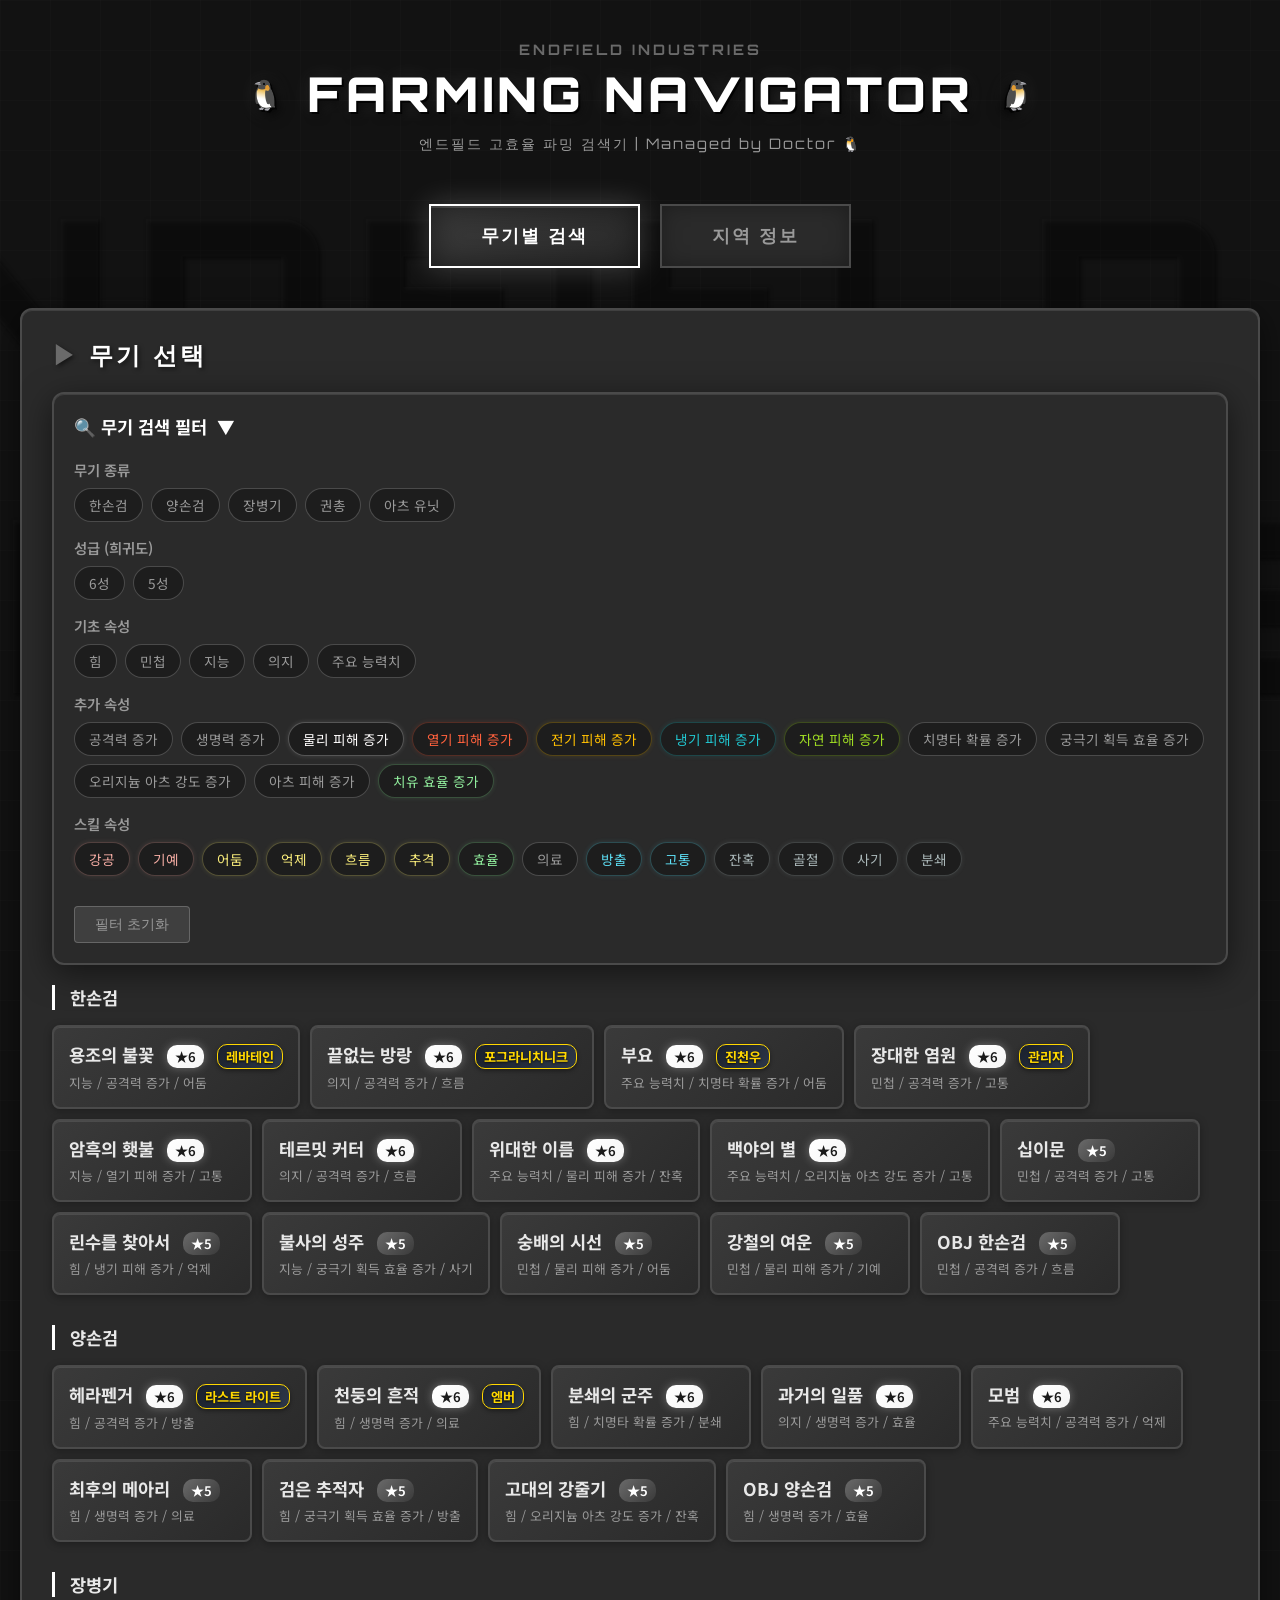
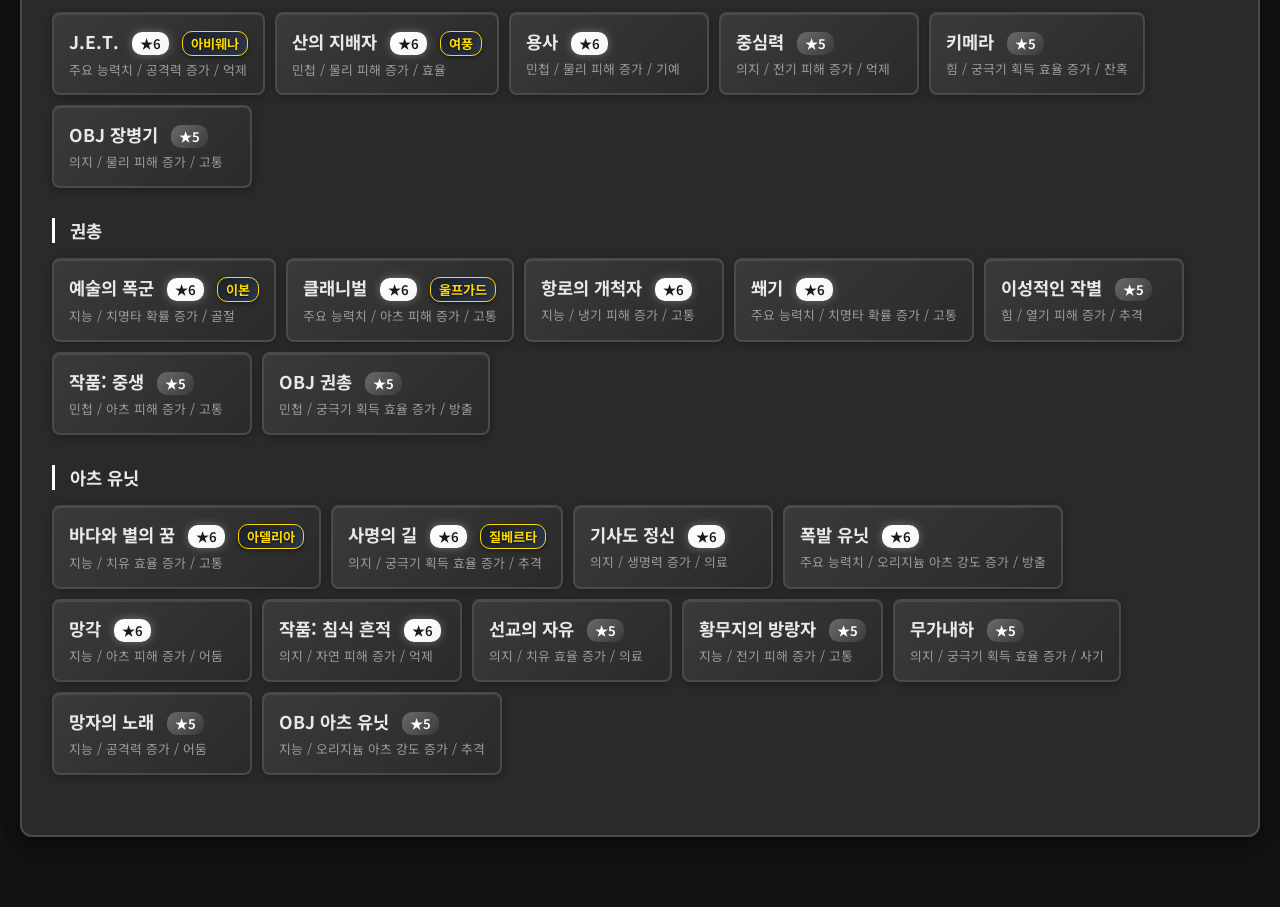
==== commit b3bd770f: "update for deployment" ====
--- a/index.html
+++ b/index.html
@@ -8,774 +8,7 @@
     <link
         href="https://fonts.googleapis.com/css2?family=Orbitron:wght@400;700;900&family=Noto+Sans+KR:wght@300;400;700&display=swap"
         rel="stylesheet">
-    <style>
-        * {
-            margin: 0;
-            padding: 0;
-            box-sizing: border-box;
-        }
-
-        :root {
-            --steel-black: #1a1a1a;
-            --steel-gray: #2a2a2a;
-            --steel-light: #3a3a3a;
-            --steel-border: #4a4a4a;
-            --steel-shine: #6a6a6a;
-            --white: #ffffff;
-            --off-white: #f5f5f5;
-            --text-primary: #e8e8e8;
-            --text-secondary: #9a9a9a;
-            --accent-steel: #5a5a5a;
-        }
-
-        body {
-            font-family: 'Noto Sans KR', sans-serif;
-            background: #121212;
-            color: var(--text-primary);
-            min-height: 100vh;
-            background-image:
-                linear-gradient(180deg, rgba(255, 255, 255, 0.01) 1px, transparent 1px),
-                linear-gradient(90deg, rgba(255, 255, 255, 0.01) 1px, transparent 1px);
-            background-size: 50px 50px;
-            overflow-x: hidden;
-            position: relative;
-        }
-
-        body::before {
-            content: 'ENDFIELD INDUSTRIES';
-            position: fixed;
-            top: 50%;
-            left: 50%;
-            transform: translate(-50%, -50%);
-            font-family: 'Orbitron', sans-serif;
-            font-size: 15em;
-            font-weight: 900;
-            color: rgba(255, 255, 255, 0.015);
-            z-index: 0;
-            pointer-events: none;
-            letter-spacing: 20px;
-            text-shadow: 2px 2px 4px rgba(0, 0, 0, 0.5);
-        }
-
-        .container {
-            max-width: 1400px;
-            margin: 0 auto;
-            padding: 40px 20px;
-            position: relative;
-            z-index: 1;
-        }
-
-        header {
-            text-align: center;
-            margin-bottom: 50px;
-            position: relative;
-        }
-
-        .company-logo {
-            font-family: 'Orbitron', sans-serif;
-            font-size: 0.9em;
-            color: var(--steel-shine);
-            letter-spacing: 3px;
-            margin-bottom: 5px;
-            text-transform: uppercase;
-            font-weight: 700;
-        }
-
-        h1 {
-            font-family: 'Orbitron', sans-serif;
-            font-size: 3em;
-            font-weight: 900;
-            color: var(--white);
-            text-transform: uppercase;
-            letter-spacing: 4px;
-            margin-bottom: 10px;
-            text-shadow:
-                2px 2px 0px rgba(0, 0, 0, 0.8),
-                4px 4px 8px rgba(0, 0, 0, 0.5),
-                0 0 20px rgba(255, 255, 255, 0.1);
-            position: relative;
-            display: inline-block;
-        }
-
-        h1::before {
-            content: '🐧';
-            position: absolute;
-            left: -60px;
-            top: 50%;
-            transform: translateY(-50%);
-            font-size: 0.6em;
-            filter: grayscale(0.3) drop-shadow(2px 2px 4px rgba(0, 0, 0, 0.5));
-            animation: penguinFloat 3s ease-in-out infinite;
-        }
-
-        h1::after {
-            content: '🐧';
-            position: absolute;
-            right: -60px;
-            top: 50%;
-            transform: translateY(-50%) scaleX(-1);
-            font-size: 0.6em;
-            filter: grayscale(0.3) drop-shadow(2px 2px 4px rgba(0, 0, 0, 0.5));
-            animation: penguinFloat 3s ease-in-out infinite 1.5s;
-        }
-
-        @keyframes titleGlow {
-
-            0%,
-            100% {
-                filter: drop-shadow(0 0 10px rgba(0, 240, 255, 0.5));
-            }
-
-            50% {
-                filter: drop-shadow(0 0 20px rgba(0, 240, 255, 0.8));
-            }
-        }
-
-        @keyframes penguinFloat {
-
-            0%,
-            100% {
-                transform: translateY(-50%) translateX(0);
-            }
-
-            50% {
-                transform: translateY(-50%) translateX(5px);
-            }
-        }
-
-        .subtitle {
-            font-family: 'Orbitron', sans-serif;
-            color: var(--text-secondary);
-            font-size: 0.9em;
-            letter-spacing: 2px;
-        }
-
-
-
-        .mode-selector {
-            display: flex;
-            justify-content: center;
-            gap: 20px;
-            margin-bottom: 40px;
-        }
-
-        .mode-btn {
-            font-family: 'Orbitron', sans-serif;
-            padding: 18px 50px;
-            background: var(--steel-gray);
-            border: 2px solid var(--steel-border);
-            color: var(--text-secondary);
-            font-size: 1.1em;
-            font-weight: 700;
-            cursor: pointer;
-            transition: all 0.3s ease;
-            position: relative;
-            overflow: hidden;
-            text-transform: uppercase;
-            letter-spacing: 2px;
-            box-shadow: inset 0 0 20px rgba(0, 0, 0, 0.3);
-        }
-
-        .mode-btn::before {
-            content: '';
-            position: absolute;
-            top: 0;
-            left: -100%;
-            width: 100%;
-            height: 100%;
-            background: linear-gradient(90deg, transparent, rgba(255, 255, 255, 0.1), transparent);
-            transition: left 0.5s;
-        }
-
-        .mode-btn:hover::before {
-            left: 100%;
-        }
-
-        .mode-btn:hover {
-            border-color: var(--steel-shine);
-            color: var(--white);
-            box-shadow:
-                inset 0 0 20px rgba(0, 0, 0, 0.5),
-                0 0 20px rgba(255, 255, 255, 0.1);
-        }
-
-        .mode-btn.active {
-            background: linear-gradient(135deg, var(--steel-light), var(--steel-gray));
-            border-color: var(--white);
-            color: var(--white);
-            box-shadow:
-                inset 0 0 30px rgba(0, 0, 0, 0.5),
-                0 0 30px rgba(255, 255, 255, 0.2),
-                inset 0 2px 0 rgba(255, 255, 255, 0.2);
-        }
-
-        .selection-area {
-            background: var(--steel-gray);
-            border: 2px solid var(--steel-border);
-            border-radius: 12px;
-            padding: 30px;
-            margin-bottom: 30px;
-            box-shadow:
-                0 8px 32px rgba(0, 0, 0, 0.5),
-                inset 0 1px 0 rgba(255, 255, 255, 0.1);
-            transition: all 0.3s ease;
-        }
-
-        .selection-area.disabled {
-            opacity: 0.3;
-            pointer-events: none;
-            filter: grayscale(1);
-        }
-
-        .section-title {
-            font-family: 'Orbitron', sans-serif;
-            font-size: 1.5em;
-            font-weight: 700;
-            color: var(--white);
-            margin-bottom: 20px;
-            text-transform: uppercase;
-            letter-spacing: 3px;
-            display: flex;
-            align-items: center;
-            gap: 10px;
-            text-shadow: 2px 2px 4px rgba(0, 0, 0, 0.5);
-        }
-
-        .section-title::before {
-            content: '▶';
-            color: var(--steel-shine);
-        }
-
-        .category-group {
-            margin-bottom: 30px;
-        }
-
-        .category-label {
-            font-size: 1.1em;
-            font-weight: 700;
-            color: var(--text-primary);
-            margin-bottom: 15px;
-            padding-left: 15px;
-            border-left: 3px solid var(--white);
-        }
-
-        .options-grid {
-            display: flex;
-            flex-wrap: wrap;
-            gap: 10px;
-        }
-
-        .weapon-grid {
-            display: flex;
-            flex-wrap: wrap;
-            gap: 10px;
-        }
-
-        .option-box {
-            background: linear-gradient(135deg, var(--steel-light), var(--steel-gray));
-            border: 2px solid var(--steel-border);
-            padding: 10px 15px;
-            border-radius: 8px;
-            flex: 0 0 auto;
-            min-width: fit-content;
-            cursor: pointer;
-            transition: all 0.3s ease;
-            text-align: center;
-            font-size: 0.9em;
-            font-weight: 500;
-            white-space: nowrap;
-            position: relative;
-            overflow: hidden;
-            box-shadow: inset 0 1px 0 rgba(255, 255, 255, 0.1), 0 2px 8px rgba(0, 0, 0, 0.3);
-        }
-
-        .option-box::after {
-            content: '';
-            position: absolute;
-            top: 50%;
-            left: 50%;
-            width: 0;
-            height: 0;
-            border-radius: 50%;
-            background: rgba(255, 255, 255, 0.1);
-            transform: translate(-50%, -50%);
-            transition: width 0.6s, height 0.6s;
-        }
-
-        .option-box:hover::after {
-            width: 300px;
-            height: 300px;
-        }
-
-        .option-box:hover {
-            border-color: var(--white);
-            box-shadow:
-                inset 0 1px 0 rgba(255, 255, 255, 0.2),
-                0 0 20px rgba(255, 255, 255, 0.2),
-                0 4px 12px rgba(0, 0, 0, 0.5);
-            transform: translateY(-3px);
-        }
-
-        .option-box.selected {
-            background: linear-gradient(135deg, var(--white), var(--off-white));
-            border-color: var(--white);
-            color: var(--steel-black);
-            box-shadow:
-                0 0 25px rgba(255, 255, 255, 0.4),
-                inset 0 2px 0 rgba(255, 255, 255, 0.8),
-                0 4px 12px rgba(0, 0, 0, 0.5);
-            font-weight: 700;
-        }
-
-        .option-box span {
-            position: relative;
-            z-index: 1;
-        }
-
-        .weapon-box {
-            background: linear-gradient(135deg, var(--steel-light), var(--steel-gray));
-            border: 2px solid var(--steel-border);
-            padding: 15px;
-            border-radius: 8px;
-            flex: 0 0 auto;
-            width: fit-content;
-            min-width: 200px;
-            max-width: 300px;
-            cursor: pointer;
-            transition: all 0.3s ease;
-            box-shadow: inset 0 1px 0 rgba(255, 255, 255, 0.1), 0 2px 8px rgba(0, 0, 0, 0.3);
-        }
-
-        .weapon-box:hover {
-            border-color: var(--white);
-            box-shadow:
-                inset 0 1px 0 rgba(255, 255, 255, 0.2),
-                0 0 20px rgba(255, 255, 255, 0.2),
-                0 4px 12px rgba(0, 0, 0, 0.5);
-            transform: translateY(-3px);
-        }
-
-        .weapon-box.selected {
-            background: linear-gradient(135deg, var(--white), var(--off-white));
-            border-color: var(--white);
-            box-shadow:
-                0 0 25px rgba(255, 255, 255, 0.4),
-                inset 0 2px 0 rgba(255, 255, 255, 0.8),
-                0 4px 12px rgba(0, 0, 0, 0.5);
-        }
-
-        .weapon-name {
-            font-size: 1.1em;
-            font-weight: 700;
-            margin-bottom: 5px;
-            color: var(--text-primary);
-        }
-
-        .weapon-box.selected .weapon-name {
-            color: var(--steel-black);
-        }
-
-        .weapon-owner {
-            font-size: 0.85em;
-            color: #FFD700;
-            /* Bright Gold */
-            margin-bottom: 10px;
-            font-weight: 600;
-            text-shadow: 0 1px 2px rgba(0, 0, 0, 0.5);
-            /* Text shadow for contrast */
-        }
-
-        .weapon-box.selected .weapon-owner {
-            color: #b8860b;
-            /* Darker Gold on selected light background */
-            text-shadow: none;
-        }
-
-        .weapon-stats {
-            font-size: 0.8em;
-            color: var(--text-secondary);
-            line-height: 1.4;
-        }
-
-        .weapon-box.selected .weapon-stats {
-            color: var(--steel-gray);
-        }
-
-        .calculate-btn {
-            font-family: 'Orbitron', sans-serif;
-            width: 100%;
-            padding: 20px;
-            background: linear-gradient(135deg, var(--steel-light), var(--steel-gray));
-            border: 2px solid var(--white);
-            color: var(--white);
-            font-size: 1.3em;
-            font-weight: 700;
-            cursor: pointer;
-            border-radius: 8px;
-            text-transform: uppercase;
-            letter-spacing: 3px;
-            transition: all 0.3s ease;
-            box-shadow:
-                0 10px 30px rgba(0, 0, 0, 0.5),
-                inset 0 2px 0 rgba(255, 255, 255, 0.2);
-            margin-top: 30px;
-        }
-
-        .calculate-btn:hover {
-            background: linear-gradient(135deg, var(--white), var(--off-white));
-            color: var(--steel-black);
-            transform: translateY(-3px);
-            box-shadow:
-                0 15px 40px rgba(0, 0, 0, 0.6),
-                0 0 30px rgba(255, 255, 255, 0.3),
-                inset 0 2px 0 rgba(255, 255, 255, 0.5);
-        }
-
-        .calculate-btn:active {
-            transform: translateY(-1px);
-        }
-
-        .results {
-            margin-top: 50px;
-            display: none;
-        }
-
-        .results.show {
-            display: block;
-            animation: slideUp 0.5s ease;
-        }
-
-        @keyframes slideUp {
-            from {
-                opacity: 0;
-                transform: translateY(30px);
-            }
-
-            to {
-                opacity: 1;
-                transform: translateY(0);
-            }
-        }
-
-        .result-card {
-            background: #1a1e22;
-            border: 1px solid #3d6e62;
-            border-radius: 8px;
-            padding: 25px;
-            margin-bottom: 25px;
-            box-shadow: 0 4px 15px rgba(0, 0, 0, 0.6);
-            position: relative;
-            overflow: hidden;
-            clip-path: polygon(0 0, 100% 0, 100% calc(100% - 15px), calc(100% - 15px) 100%, 0 100%);
-        }
-
-        .result-card::before {
-            content: '';
-            position: absolute;
-            top: 0;
-            left: 0;
-            width: 4px;
-            height: 100%;
-            background: #4a8f7b;
-            box-shadow: none;
-        }
-
-        .result-region {
-            font-family: 'Orbitron', sans-serif;
-            font-size: 1.8em;
-            font-weight: 700;
-            color: #69fdc7;
-            margin-bottom: 20px;
-            padding-bottom: 10px;
-            border-bottom: 1px solid rgba(105, 253, 199, 0.2);
-            text-transform: uppercase;
-            display: flex;
-            align-items: center;
-        }
-
-        .result-region::after {
-            content: '/// MAX EFFICIENCY';
-            font-size: 0.4em;
-            margin-left: auto;
-            color: rgba(105, 253, 199, 0.5);
-            letter-spacing: 2px;
-        }
-
-        .combo-block {
-            background: rgba(105, 253, 199, 0.03);
-            border: 1px solid rgba(105, 253, 199, 0.2);
-            border-radius: 4px;
-            margin-bottom: 15px;
-            transition: all 0.3s ease;
-            position: relative;
-            padding: 15px;
-            flex: 0 1 auto;
-            min-width: 340px;
-            width: fit-content;
-        }
-
-        .combo-block:hover {
-            background: rgba(105, 253, 199, 0.08);
-            border-color: #69fdc7;
-            box-shadow: 0 0 15px rgba(105, 253, 199, 0.2);
-            transform: translateY(-2px);
-        }
-
-        .result-combo {
-            font-size: 1.1em;
-            font-weight: 600;
-            color: #e0fcf5;
-            margin-bottom: 15px;
-            padding-bottom: 10px;
-            border-bottom: 1px dashed rgba(105, 253, 199, 0.3);
-            font-family: 'Orbitron', sans-serif;
-            text-align: left;
-        }
-
-        /* Canyon Theme Overrides */
-        .result-card.canyon {
-            border-color: #d4cf55;
-            box-shadow: 0 4px 10px rgba(0, 0, 0, 0.5);
-        }
-
-        .result-card.canyon::before {
-            background: #d4cf55;
-            box-shadow: none;
-        }
-
-        .result-card.canyon .result-region {
-            color: #fffb74;
-            border-bottom-color: rgba(255, 251, 116, 0.3);
-            text-shadow: 0 0 5px rgba(255, 251, 116, 0.5);
-        }
-
-        .result-card.canyon .result-region::after {
-            color: rgba(255, 251, 116, 0.5);
-        }
-
-        .result-card.canyon .combo-block {
-            background: rgba(255, 251, 116, 0.03);
-            border-color: rgba(255, 251, 116, 0.2);
-        }
-
-        .result-card.canyon .combo-block:hover {
-            background: rgba(255, 251, 116, 0.08);
-            border-color: #fffb74;
-            box-shadow: 0 0 15px rgba(255, 251, 116, 0.2);
-        }
-
-        .result-card.canyon .result-combo {
-            color: #fffeea;
-            border-bottom-color: rgba(255, 251, 116, 0.3);
-        }
-
-        .result-weapons {
-            margin-top: 20px;
-        }
-
-        .result-weapons-title {
-            font-size: 1.2em;
-            font-weight: 700;
-            color: var(--white);
-            margin-bottom: 15px;
-        }
-
-        .weapon-list {
-            display: flex;
-            flex-wrap: wrap;
-            gap: 10px;
-        }
-
-        .weapon-tag {
-            background: linear-gradient(135deg, var(--steel-light), var(--steel-gray));
-            border: 1px solid var(--white);
-            padding: 8px 15px;
-            border-radius: 20px;
-            font-size: 0.9em;
-            color: var(--text-primary);
-            box-shadow: 0 2px 8px rgba(0, 0, 0, 0.3);
-        }
-
-        .weapon-tag.five-star {
-            border-color: var(--steel-shine);
-            background: linear-gradient(135deg, var(--steel-gray), var(--steel-black));
-            color: var(--text-secondary);
-        }
-
-        .no-results {
-            text-align: center;
-            padding: 50px;
-            color: var(--text-secondary);
-            font-size: 1.2em;
-        }
-
-        .rarity-label {
-            display: inline-block;
-            font-size: 0.75em;
-            padding: 2px 8px;
-            border-radius: 10px;
-            margin-left: 8px;
-            font-weight: 600;
-        }
-
-        .rarity-6 {
-            background: linear-gradient(135deg, var(--white), var(--off-white));
-            color: var(--steel-black);
-            box-shadow: 0 0 10px rgba(255, 255, 255, 0.3);
-        }
-
-        .rarity-5 {
-            background: linear-gradient(135deg, var(--steel-shine), var(--steel-light));
-            color: var(--white);
-        }
-
-        .rarity-owner {
-            background: linear-gradient(135deg, #1a202c, #2d3748);
-            border: 1px solid #FFD700;
-            color: #FFD700;
-            font-weight: 700;
-            text-shadow: 0 1px 2px rgba(0, 0, 0, 0.8);
-            box-shadow: 0 2px 4px rgba(0, 0, 0, 0.4);
-        }
-
-        /* Region styles */
-        .region-grid {
-            display: grid;
-            grid-template-columns: 1fr;
-            gap: 20px;
-        }
-
-        .region-card-info {
-            background: linear-gradient(135deg, var(--steel-light), var(--steel-gray));
-            border: 2px solid var(--steel-border);
-            padding: 20px;
-            border-radius: 12px;
-            transition: all 0.3s ease;
-            box-shadow: inset 0 1px 0 rgba(255, 255, 255, 0.1), 0 4px 15px rgba(0, 0, 0, 0.3);
-            width: 100%;
-        }
-
-        .region-card-info:hover {
-            border-color: var(--white);
-            transform: translateY(-5px);
-            box-shadow: 0 10px 30px rgba(0, 0, 0, 0.5);
-        }
-
-        .region-name {
-            font-family: 'Orbitron', sans-serif;
-            font-size: 1.2em;
-            font-weight: 700;
-            color: var(--white);
-            margin-bottom: 12px;
-            padding-bottom: 8px;
-            border-bottom: 2px solid var(--steel-border);
-            text-transform: uppercase;
-        }
-
-        .filter-chip {
-            padding: 6px 14px;
-            background: rgba(0, 0, 0, 0.3);
-            border: 1px solid rgba(255, 255, 255, 0.2);
-            border-radius: 20px;
-            color: var(--text-secondary);
-            font-size: 0.85em;
-            cursor: pointer;
-            transition: all 0.2s ease;
-            user-select: none;
-        }
-
-        .filter-chip:hover {
-            background: rgba(255, 255, 255, 0.1);
-            border-color: var(--white);
-            color: var(--white);
-        }
-
-        .filter-chip.active {
-            background: var(--steel-shine);
-            color: var(--white);
-            border-color: var(--white);
-            box-shadow: 0 0 10px rgba(0, 240, 255, 0.4);
-            font-weight: 600;
-        }
-
-        .drop-section {
-            margin-bottom: 15px;
-        }
-
-        .drop-title {
-            font-size: 1em;
-            color: var(--steel-shine);
-            margin-bottom: 8px;
-            font-weight: 700;
-            text-transform: uppercase;
-        }
-
-        .drop-tags {
-            display: flex;
-            flex-wrap: wrap;
-            gap: 8px;
-        }
-
-        .drop-tag {
-            background: rgba(0, 0, 0, 0.3);
-            border: 1px solid var(--steel-border);
-            padding: 5px 12px;
-            border-radius: 4px;
-            font-size: 0.95em;
-            color: var(--text-secondary);
-        }
-
-        .drop-tag.extra {
-            color: #ffd700;
-            border-color: rgba(255, 215, 0, 0.3);
-        }
-
-        .drop-tag.skill {
-            color: #00ffff;
-            border-color: rgba(0, 255, 255, 0.3);
-        }
-
-        .region-group-title {
-            font-family: 'Orbitron', sans-serif;
-            font-size: 1.8em;
-            color: var(--white);
-            margin: 40px 0 20px 0;
-            padding-left: 15px;
-            border-left: 5px solid var(--white);
-            width: 100%;
-            text-transform: uppercase;
-            text-shadow: 2px 2px 4px rgba(0, 0, 0, 0.5);
-            grid-column: 1 / -1;
-            /* Ensure title spans full width if inside grid, but we will move it out */
-        }
-
-        #scrollTopBtn {
-            display: none;
-            position: fixed;
-            bottom: 30px;
-            right: 30px;
-            z-index: 99;
-            width: 50px;
-            height: 50px;
-            border: none;
-            outline: none;
-            background: rgba(255, 255, 255, 0.1);
-            color: var(--white);
-            cursor: pointer;
-            border-radius: 50%;
-            font-size: 1.2em;
-            box-shadow: 0 4px 10px rgba(0, 0, 0, 0.5);
-            transition: all 0.3s ease;
-            backdrop-filter: blur(5px);
-            border: 1px solid rgba(255, 255, 255, 0.2);
-        }
-
-        #scrollTopBtn:hover {
-            background: var(--steel-shine);
-            transform: translateY(-5px);
-            border-color: var(--white);
-        }
-    </style>
+    <link rel="stylesheet" href="css/style.css">
 </head>
 
 <body>
@@ -816,800 +49,17 @@
             </div>
         </div>
 
-
-
         <!-- 지역 정보 -->
         <div id="region-mode" class="selection-area" style="display: none;">
             <h2 class="section-title">지역별 드랍 정보</h2>
             <div id="region-list" class="region-grid"></div>
         </div>
 
-        <!-- <button class="calculate-btn" onclick="calculateResults()">파밍 지역 계산</button> -->
-
         <div id="results" class="results"></div>
     </div>
 
-    <script>
-        // 데이터 정의
-        const weaponData = {
-            '한손검': [
-                { name: '용조의 불꽃', owner: '레바테인', rarity: 6, basic: '지능', additional: '공증', skill: '어둠' },
-                { name: '끝없는 방랑', owner: '포그라니치니크', rarity: 6, basic: '의지', additional: '공증', skill: '흐름' },
-                { name: '부요', owner: '진천우', rarity: 6, basic: '주능', additional: '치확', skill: '어둠' },
-                { name: '장대한 염원', owner: '관리자', rarity: 6, basic: '민첩', additional: '공증', skill: '고통' },
-                { name: '암흑의 횃불', owner: '', rarity: 6, basic: '지능', additional: '열기', skill: '고통' },
-                { name: '테르밋 커터', owner: '', rarity: 6, basic: '의지', additional: '공증', skill: '흐름' },
-                { name: '위대한 이름', owner: '', rarity: 6, basic: '주능', additional: '물리', skill: '잔혹' },
-                { name: '백야의 별', owner: '', rarity: 6, basic: '주능', additional: '아강', skill: '고통' },
-                { name: '십이문', owner: '', rarity: 5, basic: '민첩', additional: '공증', skill: '고통' },
-                { name: '린수를 찾아서', owner: '', rarity: 5, basic: '힘증', additional: '냉기', skill: '억제' },
-                { name: '불사의 성주', owner: '', rarity: 5, basic: '지능', additional: '궁충', skill: '사기' },
-                { name: '숭배의 시선', owner: '', rarity: 5, basic: '민첩', additional: '물리', skill: '어둠' },
-                { name: '강철의 여운', owner: '', rarity: 5, basic: '민첩', additional: '물리', skill: '기예' },
-                { name: 'OBJ 한손검', owner: '', rarity: 5, basic: '민첩', additional: '공증', skill: '흐름' }
-            ],
-            '양손검': [
-                { name: '헤라펜거', owner: '라스트 라이트', rarity: 6, basic: '힘증', additional: '공증', skill: '방출' },
-                { name: '천둥의 흔적', owner: '엠버', rarity: 6, basic: '힘증', additional: '생증', skill: '의료' },
-                { name: '분쇄의 군주', owner: '', rarity: 6, basic: '힘증', additional: '치확', skill: '분쇄' },
-                { name: '과거의 일품', owner: '', rarity: 6, basic: '의지', additional: '생증', skill: '효율' },
-                { name: '모범', owner: '', rarity: 6, basic: '주능', additional: '공증', skill: '억제' },
-                { name: '최후의 메아리', owner: '', rarity: 5, basic: '힘증', additional: '생증', skill: '의료' },
-                { name: '검은 추적자', owner: '', rarity: 5, basic: '힘증', additional: '궁충', skill: '방출' },
-                { name: '고대의 강줄기', owner: '', rarity: 5, basic: '힘증', additional: '아강', skill: '잔혹' },
-                { name: 'OBJ 양손검', owner: '', rarity: 5, basic: '힘증', additional: '생증', skill: '효율' }
-            ],
-            '장병기': [
-                { name: 'J.E.T.', owner: '아비웨나', rarity: 6, basic: '주능', additional: '공증', skill: '억제' },
-                { name: '산의 지배자', owner: '여풍', rarity: 6, basic: '민첩', additional: '물증', skill: '효율' },
-                { name: '용사', owner: '', rarity: 6, basic: '민첩', additional: '물리', skill: '기예' },
-                { name: '중심력', owner: '', rarity: 5, basic: '의지', additional: '전기', skill: '억제' },
-                { name: '키메라', owner: '', rarity: 5, basic: '힘증', additional: '궁충', skill: '잔혹' },
-                { name: 'OBJ 장병기', owner: '', rarity: 5, basic: '의지', additional: '물리', skill: '고통' }
-            ],
-            '권총': [
-                { name: '예술의 폭군', owner: '이본', rarity: 6, basic: '지능', additional: '치확', skill: '골절' },
-                { name: '클래니벌', owner: '울프가드', rarity: 6, basic: '주능', additional: '아피', skill: '고통' },
-                { name: '항로의 개척자', owner: '', rarity: 6, basic: '지능', additional: '냉기', skill: '고통' },
-                { name: '쐐기', owner: '', rarity: 6, basic: '주능', additional: '치확', skill: '고통' },
-                { name: '이성적인 작별', owner: '', rarity: 5, basic: '힘증', additional: '열기', skill: '추격' },
-                { name: '작품: 중생', owner: '', rarity: 5, basic: '민첩', additional: '아피', skill: '고통' },
-                { name: 'OBJ 권총', owner: '', rarity: 5, basic: '민첩', additional: '궁충', skill: '방출' }
-            ],
-            '아츠 유닛': [
-                { name: '바다와 별의 꿈', owner: '아델리아', rarity: 6, basic: '지능', additional: '치유', skill: '고통' },
-                { name: '사명의 길', owner: '질베르타', rarity: 6, basic: '의지', additional: '궁충', skill: '추격' },
-                { name: '기사도 정신', owner: '', rarity: 6, basic: '의지', additional: '생증', skill: '의료' },
-                { name: '폭발 유닛', owner: '', rarity: 6, basic: '주능', additional: '아강', skill: '방출' },
-                { name: '망각', owner: '', rarity: 6, basic: '지능', additional: '아피', skill: '어둠' },
-                { name: '작품: 침식 흔적', owner: '', rarity: 6, basic: '의지', additional: '자연', skill: '억제' },
-                { name: '선교의 자유', owner: '', rarity: 5, basic: '의지', additional: '치유', skill: '의료' },
-                { name: '황무지의 방랑자', owner: '', rarity: 5, basic: '지능', additional: '전기', skill: '고통' },
-                { name: '무가내하', owner: '', rarity: 5, basic: '의지', additional: '궁충', skill: '사기' },
-                { name: '망자의 노래', owner: '', rarity: 5, basic: '지능', additional: '공증', skill: '어둠' },
-                { name: 'OBJ 아츠 유닛', owner: '', rarity: 5, basic: '지능', additional: '아강', skill: '추격' }
-            ]
-        };
-
-        const attributeData = {
-            basic: ['힘증', '민첩', '지능', '의지', '주능'],
-            additional: ['공증', '생증', '물리', '열기', '전기', '냉기', '자연', '치확', '궁충', '아강', '아피', '치유'],
-            skill: ['강공', '기예', '어둠', '억제', '흐름', '추격', '효율', '의료', '방출', '고통', '잔혹', '골절', '사기', '분쇄']
-        };
-
-
-
-        // 약어 매핑
-        const attrMapping = {
-            '힘증': '힘', '민첩': '민첩', '지능': '지능', '의지': '의지', '주능': '주능',
-            '공증': '공증', '생증': '생증', '물리': '물리', '물증': '물리', '열기': '열기', '전기': '전기',
-            '냉기': '냉기', '자연': '자연', '치확': '치확', '궁충': '궁충', '아강': '아강',
-            '아피': '아피', '치유': '치유', '만첩': '민첩'
-        };
-
-        // 상태 관리
-        let currentMode = 'weapon';
-        let selectedWeapons = [];
-
-        // 지역별 드랍 데이터 (동적 계산용 basics 추가)
-        const regionInfoData = [
-            {
-                name: '거점 지역',
-                basics: ['힘', '민첩', '의지', '주요 능력치'], // 지능 제외
-                extra: ['공격력 증가', '열기 피해 증가', '전기 피해 증가', '냉기 피해 증가', '자연 피해 증가', '오리지늄 아츠 강도 증가', '궁극기 획득 효율 증가', '아츠 피해 증가'],
-                skill: ['강공', '억제', '추격', '분쇄', '기예', '방출', '흐름', '효율'],
-                bestCombo: '힘, 의지, 주요 능력치 + 공격력 증가',
-                bestWeapons: ['끝없는 방랑', '테르밋 커터', '헤라펜거', '모범', 'J.E.T.'],
-                bestWeapons5: []
-            },
-            {
-                name: '오리지늄 연구 구역',
-                basics: ['민첩', '지능', '의지', '주요 능력치'], // 힘 제외
-                extra: ['공격력 증가', '물리 피해 증가', '전기 피해 증가', '냉기 피해 증가', '자연 피해 증가', '치명타 확률 증가', '궁극기 획득 효율 증가', '아츠 피해 증가'],
-                skill: ['억제', '추격', '사기', '기예', '고통', '의료', '골절', '효율'],
-                bestCombo: '민첩, 지능, 주요 능력치 + 고통',
-                bestWeapons: ['장대한 염원', '클래니벌', '항로의 개척자', '쐐기'],
-                bestWeapons5: ['십이문', '작품: 중생', '황무지의 방랑자']
-            },
-            {
-                name: '광맥 구역',
-                basics: ['힘', '민첩', '지능', '의지', '주요 능력치'], // 전체
-                extra: ['생명력 증가', '물리 피해 증가', '열기 피해 증가', '냉기 피해 증가', '자연 피해 증가', '치명타 확률 증가', '오리지늄 아츠 강도 증가', '치유 효율 증가'],
-                skill: ['강공', '억제', '기예', '잔혹', '고통', '방출', '어둠', '효율'],
-                bestCombo: '지능, 의지, 주요 능력치 + 고통',
-                bestWeapons: ['암흑의 횃불', '백야의 별', '항로의 개척자', '쐐기', '바다와 별의 꿈'],
-                bestWeapons5: ['OBJ 장병기']
-            },
-            {
-                name: '에너지 공급 고지',
-                basics: ['힘', '민첩', '지능', '의지', '주요 능력치'],
-                extra: ['공격력 증가', '생명력 증가', '물리 피해 증가', '열기 피해 증가', '자연 피해 증가', '치명타 확률 증가', '오리지늄 아츠 강도 증가', '치유 효율 증가'],
-                skill: ['추격', '분쇄', '사기', '잔혹', '고통', '의료', '골절', '흐름'],
-                bestCombo: '민첩, 지능, 주요 능력치 + 고통',
-                bestWeapons: ['장대한 염원', '암흑의 횃불', '백야의 별', '쐐기', '바다와 별의 꿈'],
-                bestWeapons5: ['십이문']
-            },
-            {
-                name: '무릉성',
-                basics: ['힘', '민첩', '지능', '의지', '주요 능력치'],
-                extra: ['공격력 증가', '생명력 증가', '전기 피해 증가', '냉기 피해 증가', '치명타 확률 증가', '궁극기 획득 효율 증가', '아츠 피해 증가', '치유 효율 증가'],
-                skill: ['강공', '분쇄', '잔혹', '의료', '골절', '방출', '어둠', '흐름'],
-                bestCombo: '힘, 지능, 의지 + 공격력 증가',
-                bestWeapons: ['용조의 불꽃', '끝없는 방랑', '테르밋 커터', '헤라펜거'],
-                bestWeapons5: ['망자의 노래']
-            }
-        ];
-
-        // 약어 -> 풀네임 매핑
-        const fullNameMapping = {
-            '힘증': '힘', '민첩': '민첩', '만첩': '민첩', '지능': '지능', '의지': '의지', '주능': '주요 능력치',
-            '공증': '공격력 증가', '생증': '생명력 증가',
-            '물리': '물리 피해 증가', '물증': '물리 피해 증가',
-            '열기': '열기 피해 증가', '전기': '전기 피해 증가', '냉기': '냉기 피해 증가', '자연': '자연 피해 증가',
-            '치확': '치명타 확률 증가', '궁충': '궁극기 획득 효율 증가',
-            '아강': '오리지늄 아츠 강도 증가', '아피': '아츠 피해 증가', '치유': '치유 효율 증가',
-            '효율': '효율'
-        };
-
-        function getFullName(text) {
-            return fullNameMapping[text] || text;
-        }
-
-        // 초기화
-        function init() {
-            renderWeapons();
-            renderRegions();
-            setupModeSwitch();
-        }
-
-        // 지역 정보 렌더링
-        function renderRegions() {
-            const container = document.getElementById('region-list');
-            container.innerHTML = '';
-            container.className = ''; // 기존 region-grid 클래스가 있다면 제거 (그룹핑을 위해 구조 변경)
-
-            // 그룹 정의
-            const groups = {
-                '4번 협곡': ['거점 지역', '오리지늄 연구 구역', '광맥 구역', '에너지 공급 고지'],
-                '무릉': ['무릉성']
-            };
-
-            Object.entries(groups).forEach(([groupName, regionNames]) => {
-                // 그룹 제목 생성
-                const title = document.createElement('h3');
-                title.className = 'region-group-title';
-                title.textContent = groupName;
-
-                // Design RGB Code Application
-                const groupColors = {
-                    '4번 협곡': '#fffb74',
-                    '무릉': '#69fdc7'
-                };
-                if (groupColors[groupName]) {
-                    title.style.color = groupColors[groupName];
-                    title.style.borderLeftColor = groupColors[groupName];
-                    title.style.textShadow = `0 0 10px ${groupColors[groupName]}40`;
-                }
-
-                container.appendChild(title);
-
-                // 해당 그룹의 그리드 컨테이너 생성
-                const grid = document.createElement('div');
-                grid.className = 'region-grid';
-
-                // 해당 그룹에 속하는 지역 필터링 및 렌더링
-                const groupRegions = regionInfoData.filter(r => regionNames.includes(r.name));
-
-                if (groupRegions.length === 0) return; // 데이터 없으면 스킵
-
-                groupRegions.forEach(region => {
-                    const card = document.createElement('div');
-                    card.className = 'region-card-info';
-
-                    const extraTags = region.extra.map(tag => `<span class="drop-tag extra">${tag}</span>`).join('');
-                    const skillTags = region.skill.map(tag => `<span class="drop-tag skill">${tag}</span>`).join('');
-
-                    card.innerHTML = `
-                        <div class="region-name">${region.name}</div>
-                        <div class="drop-section" style="background: rgba(255, 255, 255, 0.05); padding: 10px; border-radius: 8px; border: 1px solid var(--steel-shine);">
-                            <div class="drop-title" style="color: var(--steel-shine); font-size: 1.1em;">⭐ 추천 파밍 조합</div>
-                            <div class="drop-tags" style="color: var(--white); font-weight: bold;">${region.bestCombo}</div>
-                            <div style="margin-top: 8px; font-size: 0.9em; color: var(--text-secondary); border-top: 1px dashed rgba(255,255,255,0.1); padding-top: 5px;">
-                                <div style="margin-bottom: 4px;"><span style="color: var(--steel-shine);">획득 가능(6★):</span> ${region.bestWeapons.join(', ')}</div>
-                                ${region.bestWeapons5 && region.bestWeapons5.length > 0 ? `
-                                <div><span style="color: #a0aec0;">획득 가능(5★):</span> ${region.bestWeapons5.join(', ')}</div>
-                                ` : ''}
-                            </div>
-                        </div>
-                        <div class="drop-section">
-                            <div class="drop-title">추가 속성</div>
-                            <div class="drop-tags">${extraTags}</div>
-                        </div>
-                        <div class="drop-section">
-                            <div class="drop-title">스킬 속성</div>
-                            <div class="drop-tags">${skillTags}</div>
-                        </div>
-                    `;
-                    grid.appendChild(card);
-                });
-
-                container.appendChild(grid);
-            });
-        }
-
-        // 무기 렌더링
-        // 무기 필터링 UI 및 로직
-        let weaponFilters = { category: [], rarity: [], basic: [], additional: [], skill: [] };
-
-        const weaponModeDiv = document.getElementById('weapon-mode');
-        // 필터 UI 추가 (처음 렌더링 시 한 번만)
-        if (!document.getElementById('weapon-filters')) {
-            const filterDiv = document.createElement('div');
-            filterDiv.id = 'weapon-filters';
-            filterDiv.className = 'selection-area';
-            filterDiv.style.marginBottom = '20px';
-            filterDiv.style.padding = '20px';
-
-            // 디자인 RGB 코드 적용
-            const colorMap = {
-                '열기': '#ff613d', '자연': '#9eda23', '물리': '#fffdfd', '냉기': '#21c5cf', '전기': '#fdbe02',
-                '효율': '#91ee9d', '의료': '#91ee9d',
-                '어둠': '#faed7b', '억제': '#faed7b', '흐름': '#faed7b', '추격': '#faed7b',
-                '방출': '#5DDEF4', '고통': '#5DDEF4',
-                '기예': '#f4aca3', '강공': '#f4aca3',
-                '잔혹': '#AAB7B8', '골절': '#AAB7B8', '사기': '#AAB7B8', '분쇄': '#AAB7B8'
-            };
-
-            const createFilterGroup = (label, type, items, labelMapper = null) => `
-                <div class="filter-group" style="margin-bottom: 15px;">
-                    <div style="color: var(--text-secondary); font-size: 0.9em; margin-bottom: 8px; font-weight: 600;">${label}</div>
-                    <div style="display: flex; flex-wrap: wrap; gap: 8px;">
-                        ${items.map(item => {
-                const name = labelMapper ? labelMapper(item) : (fullNameMapping[item] || item);
-                const color = colorMap[item];
-                let style = "";
-                if (color) {
-                    style = `style="color: ${color}; border-color: ${color}40; box-shadow: 0 0 5px ${color}20;"`;
-                }
-                return `<div class="filter-chip" ${style} onclick="toggleWeaponFilter('${type}', '${item}', this)">${name}</div>`
-            }).join('')}
-                    </div>
-                </div>
-            `;
-
-            const rarities = [6, 5];
-            const categories = Object.keys(weaponData);
-
-            filterDiv.innerHTML = `
-                <div style="display: flex; justify-content: space-between; align-items: center; margin-bottom: 20px; cursor: pointer; user-select: none;" onclick="toggleFilterVisibility()">
-                    <div style="font-weight: 700; color: var(--white); display: flex; align-items: center; gap: 10px; font-size: 1.1em;">
-                        <span>🔍 무기 검색 필터</span>
-                        <span id="filter-toggle-icon" style="transition: transform 0.3s ease;">▼</span>
-                    </div>
-                </div>
-                <div id="filter-content" style="display: block; transition: all 0.3s ease;">
-                    <div style="display: flex; flex-direction: column;">
-                        ${createFilterGroup('무기 종류', 'category', categories)}
-                        ${createFilterGroup('성급 (희귀도)', 'rarity', rarities, r => r + '성')}
-                        ${createFilterGroup('기초 속성', 'basic', attributeData.basic)}
-                        ${createFilterGroup('추가 속성', 'additional', attributeData.additional)}
-                        ${createFilterGroup('스킬 속성', 'skill', attributeData.skill)}
-                        <button onclick="resetWeaponFilters()" style="margin-top: 15px; padding: 8px 20px; background: rgba(255,255,255,0.1); color: var(--text-secondary); border: 1px solid rgba(255,255,255,0.2); border-radius: 4px; cursor: pointer; align-self: flex-start; font-size: 0.9em;">필터 초기화</button>
-                    </div>
-                </div>
-            `;
-
-            const title = weaponModeDiv.querySelector('.section-title');
-            title.insertAdjacentElement('afterend', filterDiv);
-        }
-
-        function toggleFilterVisibility() {
-            const content = document.getElementById('filter-content');
-            const icon = document.getElementById('filter-toggle-icon');
-            if (content.style.display === 'none') {
-                content.style.display = 'block';
-                icon.style.transform = 'rotate(0deg)';
-            } else {
-                content.style.display = 'none';
-                icon.style.transform = 'rotate(-90deg)';
-            }
-        }
-
-        function toggleWeaponFilter(type, val, btn) {
-            const idx = weaponFilters[type].indexOf(val);
-            if (idx > -1) {
-                weaponFilters[type].splice(idx, 1);
-                btn.classList.remove('active');
-            } else {
-                weaponFilters[type].push(val);
-                btn.classList.add('active');
-            }
-            filterWeapons();
-        }
-
-        // 무기 필터링 로직
-        function filterWeapons() {
-            // Section visibility counters
-            const sectionVisibility = {
-                '한손검': { id: 'onehanded-weapons', count: 0 },
-                '양손검': { id: 'twohanded-weapons', count: 0 },
-                '장병기': { id: 'polearm-weapons', count: 0 },
-                '권총': { id: 'pistol-weapons', count: 0 },
-                '아츠 유닛': { id: 'arts-weapons', count: 0 }
-            };
-
-            // Iterate all weapon items
-            const allWeaponBoxes = document.querySelectorAll('.weapon-box');
-            allWeaponBoxes.forEach(box => {
-                const name = box.querySelector('.weapon-name').childNodes[0].textContent.trim();
-                // Find data object
-                let weaponObj = null;
-                let category = '';
-                for (const cat in weaponData) {
-                    const found = weaponData[cat].find(w => w.name === name);
-                    if (found) {
-                        weaponObj = found;
-                        category = cat;
-                        break;
-                    }
-                }
-
-                if (!weaponObj) return;
-
-                let match = true;
-                if (weaponFilters.category.length > 0 && !weaponFilters.category.includes(category)) match = false;
-                if (weaponFilters.rarity.length > 0 && !weaponFilters.rarity.includes(weaponObj.rarity.toString())) match = false;
-                if (weaponFilters.basic.length > 0 && !weaponFilters.basic.includes(weaponObj.basic)) match = false;
-                if (weaponFilters.additional.length > 0 && !weaponFilters.additional.includes(weaponObj.additional)) match = false;
-                if (weaponFilters.skill.length > 0 && !weaponFilters.skill.includes(weaponObj.skill)) match = false;
-
-                // Toggle visibility
-                box.style.display = match ? 'block' : 'none';
-                if (match) {
-                    sectionVisibility[category].count++;
-                }
-            });
-
-            // Update Section Visibility (Header + Grid)
-            Object.keys(sectionVisibility).forEach(cat => {
-                const info = sectionVisibility[cat];
-                const grid = document.getElementById(info.id);
-                if (grid) {
-                    const title = grid.previousElementSibling; // The H3 title
-                    if (info.count > 0) {
-                        grid.style.display = 'flex';
-                        if (title) title.style.display = 'block';
-                    } else {
-                        grid.style.display = 'none';
-                        if (title) title.style.display = 'none';
-                    }
-                }
-            });
-        }
-
-        function resetWeaponFilters() {
-            weaponFilters = { category: [], rarity: [], basic: [], additional: [], skill: [] };
-            document.querySelectorAll('.filter-chip').forEach(el => el.classList.remove('active'));
-            filterWeapons();
-        }
-
-        function renderWeapons() {
-            Object.keys(weaponData).forEach(category => {
-                const containerId = category === '한손검' ? 'onehanded-weapons' :
-                    category === '양손검' ? 'twohanded-weapons' :
-                        category === '장병기' ? 'polearm-weapons' :
-                            category === '권총' ? 'pistol-weapons' : 'arts-weapons';
-                const container = document.getElementById(containerId);
-                container.innerHTML = ''; // Clear existing content
-
-                weaponData[category].forEach(weapon => {
-                    const weaponBox = document.createElement('div');
-                    weaponBox.className = 'weapon-box';
-
-                    // 속성 풀네임 변환 (handle cases where basic/additional/skill might be undefined)
-                    const basicFull = weapon.basic ? getFullName(weapon.basic) : '';
-                    const addFull = weapon.additional ? getFullName(weapon.additional) : '';
-                    const skillFull = weapon.skill ? getFullName(weapon.skill) : '';
-
-                    const statsHtml = (basicFull || addFull || skillFull) ?
-                        `<div class="weapon-stats">${basicFull}${basicFull && (addFull || skillFull) ? ' / ' : ''}${addFull}${addFull && skillFull ? ' / ' : ''}${skillFull}</div>` : '';
-
-                    weaponBox.innerHTML = `
-                        <div class="weapon-name">
-                            ${weapon.name}
-                            <span class="rarity-label rarity-${weapon.rarity}">★${weapon.rarity}</span>
-                            ${weapon.owner ? `<span class="rarity-label rarity-owner">${weapon.owner}</span>` : ''}
-                        </div>
-                        ${statsHtml}
-                    `;
-                    weaponBox.onclick = () => toggleWeapon(weapon.name, weaponBox);
-                    container.appendChild(weaponBox);
-                });
-            });
-        }
-
-
-
-        // 탭 전환 설정
-        function setupModeSwitch() {
-            const btns = document.querySelectorAll('.mode-btn');
-            const weaponMode = document.getElementById('weapon-mode');
-            const regionMode = document.getElementById('region-mode');
-            const resultArea = document.getElementById('results');
-
-            btns.forEach(btn => {
-                btn.addEventListener('click', () => {
-                    // Update buttons
-                    btns.forEach(b => b.classList.remove('active'));
-                    btn.classList.add('active');
-
-                    // 선택 초기화
-                    clearSelections();
-
-                    // Update state
-                    currentMode = btn.dataset.mode;
-
-                    // Hide all sections first
-                    weaponMode.style.display = 'none';
-                    regionMode.style.display = 'none';
-                    resultArea.style.display = 'none'; // Hide results on switch
-
-                    // Show selected section
-                    if (currentMode === 'weapon') {
-                        weaponMode.style.display = 'block';
-                    } else if (currentMode === 'region') {
-                        regionMode.style.display = 'block';
-                    }
-                });
-            });
-        }
-
-        // 무기 선택/해제
-        function toggleWeapon(weaponName, element) {
-            const index = selectedWeapons.indexOf(weaponName);
-            if (index > -1) {
-                selectedWeapons.splice(index, 1);
-                element.classList.remove('selected');
-            } else {
-                selectedWeapons.push(weaponName);
-                element.classList.add('selected');
-            }
-            calculateResults();
-        }
-
-        // 속성 선택/해제
-        // 속성 선택/해제
-
-
-        // 선택 초기화
-        function clearSelections() {
-            selectedWeapons = [];
-            document.querySelectorAll('.weapon-box.selected')
-                .forEach(el => el.classList.remove('selected'));
-            document.getElementById('results').classList.remove('show');
-        }
-
-        // 결과 계산
-        function calculateResults() {
-            let results = [];
-            const resultArea = document.getElementById('results');
-
-            if (currentMode === 'weapon') {
-                if (selectedWeapons.length === 0) {
-                    resultArea.style.display = 'none';
-                    return;
-                }
-                results = findRegionsByWeapons(selectedWeapons);
-            }
-
-            displayResults(results);
-        }
-
-        // 조합 생성 헬퍼
-        function getCombinations(arr, size) {
-            const results = [];
-            if (size === 1) return arr.map(value => [value]);
-            arr.forEach((fixed, index, origin) => {
-                const rest = origin.slice(index + 1);
-                const combinations = getCombinations(rest, size - 1);
-                const attached = combinations.map(combination => [fixed, ...combination]);
-                results.push(...attached);
-            });
-            return results;
-        }
-
-        // 무기로 지역 찾기 (조건: 3기초 + 1추가/스킬, 선택 무기 포함 + 다른 무기 표시)
-        // 추가 조건: 해당 무기의 다른 속성(Basic, Add, Skill)이 모두 지역에 포함되어야 함.
-        function findRegionsByWeapons(weapons) {
-            const results = [];
-            const allWeapons = [];
-            Object.values(weaponData).forEach(list => allWeapons.push(...list));
-
-            // 각 지역별 가능한 모든 조합(Configs) 중, 선택된 무기와 일치하는 것이 있는지 확인
-            regionInfoData.forEach(region => {
-                const regionBasics = region.basics;
-                const regionSubs = [...region.extra, ...region.skill]; // 추가 속성 + 스킬 속성
-
-                // 1. 해당 지역의 기초 속성 중 3개를 뽑는 모든 조합 생성
-                const basicCombos = getCombinations(regionBasics, 3);
-
-                // 2. [기초3개 + 서브1개] 구성을 생성하고 유효성 검사
-                basicCombos.forEach(basicSet => {
-                    regionSubs.forEach(sub => {
-                        // 이 구성(Config)이 유효한지 체크 (선택된 무기 중 하나라도 이 구성을 만족하는가?)
-
-                        const triggeringWeapons = weapons.filter(wName => {
-                            const w = allWeapons.find(x => x.name === wName);
-                            if (!w) return false;
-
-                            // 서브 속성 이름 매칭 (풀네임 변환 필요)
-                            const wAddFull = fullNameMapping[w.additional] || w.additional;
-                            const wBasicFull = fullNameMapping[w.basic] || w.basic;
-                            const wSkill = w.skill;
-
-                            const matchSub = (sub === wAddFull) || (sub === wSkill);
-                            const matchBasic = basicSet.includes(wBasicFull);
-
-                            // Condition 4: Strict Region Match (All attributes must be in region)
-                            const strictRegionMatch = region.basics.includes(wBasicFull) &&
-                                region.extra.includes(wAddFull) &&
-                                region.skill.includes(w.skill);
-
-                            return matchSub && matchBasic && strictRegionMatch;
-                        });
-
-                        if (triggeringWeapons.length > 0) {
-                            // 유효한 구성임! 결과 생성 (Delimiter: |)
-                            // sub is already Full Name (from region.extra/skill). basicSet also Full.
-                            const comboStr = `${basicSet.join('|')}|${sub}`;
-
-                            // "선택하지 않은 다른 모든 무기가 표기되어야 한다"
-                            const validWeaponsForConfig = allWeapons.filter(w => {
-                                const wAddFull = fullNameMapping[w.additional] || w.additional;
-                                const wBasicFull = fullNameMapping[w.basic] || w.basic;
-                                const wSkill = w.skill;
-                                const matchSub = (sub === wAddFull) || (sub === wSkill);
-                                const matchBasic = basicSet.includes(wBasicFull);
-
-                                // Condition 4: Strict Region Match
-                                const strictRegionMatch = region.basics.includes(wBasicFull) &&
-                                    region.extra.includes(wAddFull) &&
-                                    region.skill.includes(w.skill);
-
-                                return matchSub && matchBasic && strictRegionMatch;
-                            });
-
-                            const sixStars = validWeaponsForConfig.filter(w => w.rarity === 6).map(w => w.name);
-                            const fiveStars = validWeaponsForConfig.filter(w => w.rarity === 5).map(w => w.name);
-
-                            if (sixStars.length > 0 || fiveStars.length > 0) {
-                                const usedBasics = new Set();
-                                validWeaponsForConfig.forEach(w => {
-                                    const bf = fullNameMapping[w.basic] || w.basic;
-                                    usedBasics.add(bf);
-                                });
-                                const activeCount = usedBasics.size;
-                                const activeBasicsList = Array.from(usedBasics).sort();
-
-                                results.push({
-                                    region: region.name,
-                                    combo: comboStr,
-                                    subAttribute: sub,
-                                    activeBasicsKey: activeBasicsList.join(','),
-                                    weapons: sixStars,
-                                    fiveStars: fiveStars,
-                                    activeBasicCount: activeCount,
-                                    sixStarCount: sixStars.length,
-                                    fiveStarCount: fiveStars.length
-                                });
-                            }
-                        }
-                    });
-                });
-            });
-
-            // 중복 제거: 같은 지역 + 같은 서브 속성 + 같은 활성 기초 속성 구성을 가진 결과는 하나만 남김.
-            // (흐리게 처리된 비활성 기초 속성의 차이는 무시)
-            const uniqueResults = [];
-            const seenSignatures = new Set();
-
-            results.forEach(result => {
-                const signature = `${result.region}|${result.subAttribute}|${result.activeBasicsKey}`;
-                if (!seenSignatures.has(signature)) {
-                    seenSignatures.add(signature);
-                    uniqueResults.push(result);
-                }
-            });
-
-            // 정렬: 활성 기초 속성 개수 -> 6성 개수 -> 5성 개수
-            uniqueResults.sort((a, b) => {
-                if (b.activeBasicCount !== a.activeBasicCount) return b.activeBasicCount - a.activeBasicCount;
-                if (b.sixStarCount !== a.sixStarCount) return b.sixStarCount - a.sixStarCount;
-                return b.fiveStarCount - a.fiveStarCount;
-            });
-
-            return uniqueResults;
-        }
-
-
-
-        // 결과 표시
-        function displayResults(results) {
-            const resultsDiv = document.getElementById('results');
-            resultsDiv.style.display = '';
-
-            // Generate Selection Summary & Prepare Highlight List
-            let selectionSummary = '';
-            let highlightList = [];
-
-            if (currentMode === 'weapon') {
-                highlightList = selectedWeapons;
-                selectionSummary = `<div class="selection-summary" style="margin-bottom: 20px; padding: 15px; background: rgba(0,0,0,0.2); border-left: 3px solid var(--steel-shine); border-radius: 4px;">
-                                        <div style="font-size: 0.85em; color: var(--text-secondary); margin-bottom: 5px;">검색 조건 (무기)</div>
-                                        <div style="color: var(--white); font-weight: 600;">${selectedWeapons.join(', ')}</div>
-                                    </div>`;
-            }
-
-            if (results.length === 0) {
-                resultsDiv.innerHTML = selectionSummary + '<div class="no-results">매칭되는 파밍 지역이 없습니다.</div>';
-                resultsDiv.classList.add('show');
-                return;
-            }
-
-            // Group by region to show one card per region
-            const regionOrder = [];
-            const grouped = {};
-
-            results.forEach(result => {
-                if (!grouped[result.region]) {
-                    grouped[result.region] = [];
-                    regionOrder.push(result.region);
-                }
-                grouped[result.region].push(result);
-            });
-
-            let html = selectionSummary;
-            const canyonRegions = ['거점 지역', '오리지늄 연구 구역', '광맥 구역', '에너지 공급 고지'];
-
-            regionOrder.forEach(regionName => {
-                const groupItems = grouped[regionName];
-                const themeClass = canyonRegions.includes(regionName) ? 'canyon' : '';
-
-                html += `<div class="result-card ${themeClass}">
-                            <div class="result-region">${regionName}</div>
-                            <div style="display: flex; flex-wrap: wrap; gap: 15px;">`;
-
-                groupItems.forEach(result => {
-                    // Format combo string: Split first, highlight matches, then join
-                    // Format combo string: use | separator
-                    // Logic: Dim basic attributes NOT used by ANY weapon in this result box
-
-                    // 1. Gather all weapons in this result
-                    const resultWeaponNames = [...result.weapons, ...result.fiveStars];
-
-                    // 2. Identify their Basic Attributes
-                    const activeBasics = new Set();
-                    const allWeapons = [];
-                    Object.values(weaponData).forEach(l => allWeapons.push(...l));
-
-                    resultWeaponNames.forEach(name => {
-                        const w = allWeapons.find(x => x.name === name);
-                        if (w) {
-                            const basicFull = fullNameMapping[w.basic] || w.basic;
-                            activeBasics.add(basicFull);
-                        }
-                    });
-
-                    const basicList = ['힘', '민첩', '지능', '의지', '주요 능력치'];
-
-                    const rawParts = result.combo.split('|');
-                    const styledParts = rawParts.map(part => {
-                        if (basicList.includes(part)) {
-                            // It is a basic attribute
-                            if (activeBasics.has(part)) {
-                                // Used by at least one weapon in this box -> Bright
-                                return `<span style="color: #fff; font-weight: 600;">${part}</span>`;
-                            } else {
-                                // Unused in this box -> Dim
-                                return `<span style="opacity: 0.35;">${part}</span>`;
-                            }
-                        } else {
-                            // Sub attribute -> No Highlight (Standard Text)
-                            return `<span>${part}</span>`;
-                        }
-                    });
-
-                    let displayCombo = "";
-                    if (styledParts.length >= 2) {
-                        const last = styledParts.pop();
-                        displayCombo = styledParts.join(', ') + ' + ' + last;
-                    } else {
-                        displayCombo = styledParts.join('');
-                    }
-
-                    // Helper to highlight weapon tag
-                    const renderWeaponTag = (w, isFiveStar = false) => {
-                        const isSelected = selectedWeapons.includes(w);
-                        const style = isSelected
-                            ? 'border-color: #ffd700; box-shadow: 0 0 8px rgba(255, 215, 0, 0.4);'
-                            : '';
-                        const className = isFiveStar ? 'weapon-tag five-star' : 'weapon-tag';
-                        return `<span class="${className}" style="${style}">${w}</span>`;
-                    };
-
-                    html += `
-                        <div class="combo-block">
-                            <div class="result-combo">
-                                ${displayCombo}
-                            </div>
-                            <div style="padding: 0 5px;">
-                                <div class="result-weapons">
-                                    <div class="result-weapons-title" style="color: #FFD700; opacity: 0.8; margin-bottom: 8px; font-size: 0.8em; font-weight: 600; text-transform: uppercase; letter-spacing: 1px;">6 Star Weapons</div>
-                                    <div class="weapon-list" style="display: flex; flex-wrap: wrap; gap: 6px; margin-bottom: 12px;">
-                                        ${result.weapons.map(w => renderWeaponTag(w)).join('')}
-                                    </div>
-                                </div>
-                                ${result.fiveStars.length > 0 ? `
-                                <div class="result-weapons">
-                                    <div class="result-weapons-title" style="color: #A0AEC0; opacity: 0.8; margin-bottom: 8px; font-size: 0.8em; font-weight: 600; text-transform: uppercase; letter-spacing: 1px;">5 Star Weapons</div>
-                                    <div class="weapon-list" style="display: flex; flex-wrap: wrap; gap: 6px;">
-                                        ${result.fiveStars.map(w => renderWeaponTag(w, true)).join('')}
-                                    </div>
-                                </div>
-                                ` : ''}
-                            </div>
-                        </div>
-                    `;
-                });
-
-                html += `</div></div>`;
-            });
-
-            resultsDiv.innerHTML = html;
-            resultsDiv.classList.add('show');
-            // resultsDiv.scrollIntoView({ behavior: 'smooth', block: 'nearest' });
-        }
-
-        // 초기화 실행
-        // Go To Top Button Logic
-        window.onscroll = function () { scrollFunction() };
-
-        function scrollFunction() {
-            const btn = document.getElementById("scrollTopBtn");
-            if (document.body.scrollTop > 300 || document.documentElement.scrollTop > 300) {
-                btn.style.display = "block";
-            } else {
-                btn.style.display = "none";
-            }
-        }
-
-        function scrollToTop() {
-            window.scrollTo({ top: 0, behavior: 'smooth' });
-        }
-
-        // 초기화 실행
-        init();
-    </script>
+    <script src="js/data.js"></script>
+    <script src="js/script.js"></script>
     <button id="scrollTopBtn" onclick="scrollToTop()" title="Go to top">▲</button>
 </body>
 
--- a/css/style.css
+++ b/css/style.css
@@ -0,0 +1,768 @@
+@charset "UTF-8";
+
+* {
+    margin: 0;
+    padding: 0;
+    box-sizing: border-box;
+}
+
+:root {
+    --steel-black: #1a1a1a;
+    --steel-gray: #2a2a2a;
+    --steel-light: #3a3a3a;
+    --steel-border: #4a4a4a;
+    --steel-shine: #6a6a6a;
+    --white: #ffffff;
+    --off-white: #f5f5f5;
+    --text-primary: #e8e8e8;
+    --text-secondary: #9a9a9a;
+    --accent-steel: #5a5a5a;
+}
+
+body {
+    font-family: 'Noto Sans KR', sans-serif;
+    background: #121212;
+    color: var(--text-primary);
+    min-height: 100vh;
+    background-image:
+        linear-gradient(180deg, rgba(255, 255, 255, 0.01) 1px, transparent 1px),
+        linear-gradient(90deg, rgba(255, 255, 255, 0.01) 1px, transparent 1px);
+    background-size: 50px 50px;
+    overflow-x: hidden;
+    position: relative;
+}
+
+body::before {
+    content: 'ENDFIELD INDUSTRIES';
+    position: fixed;
+    top: 50%;
+    left: 50%;
+    transform: translate(-50%, -50%);
+    font-family: 'Orbitron', sans-serif;
+    font-size: 15em;
+    font-weight: 900;
+    color: rgba(255, 255, 255, 0.015);
+    z-index: 0;
+    pointer-events: none;
+    letter-spacing: 20px;
+    text-shadow: 2px 2px 4px rgba(0, 0, 0, 0.5);
+}
+
+.container {
+    max-width: 1400px;
+    margin: 0 auto;
+    padding: 40px 20px;
+    position: relative;
+    z-index: 1;
+}
+
+header {
+    text-align: center;
+    margin-bottom: 50px;
+    position: relative;
+}
+
+.company-logo {
+    font-family: 'Orbitron', sans-serif;
+    font-size: 0.9em;
+    color: var(--steel-shine);
+    letter-spacing: 3px;
+    margin-bottom: 5px;
+    text-transform: uppercase;
+    font-weight: 700;
+}
+
+h1 {
+    font-family: 'Orbitron', sans-serif;
+    font-size: 3em;
+    font-weight: 900;
+    color: var(--white);
+    text-transform: uppercase;
+    letter-spacing: 4px;
+    margin-bottom: 10px;
+    text-shadow:
+        2px 2px 0px rgba(0, 0, 0, 0.8),
+        4px 4px 8px rgba(0, 0, 0, 0.5),
+        0 0 20px rgba(255, 255, 255, 0.1);
+    position: relative;
+    display: inline-block;
+}
+
+h1::before {
+    content: '🐧';
+    position: absolute;
+    left: -60px;
+    top: 50%;
+    transform: translateY(-50%);
+    font-size: 0.6em;
+    filter: grayscale(0.3) drop-shadow(2px 2px 4px rgba(0, 0, 0, 0.5));
+    animation: penguinFloat 3s ease-in-out infinite;
+}
+
+h1::after {
+    content: '🐧';
+    position: absolute;
+    right: -60px;
+    top: 50%;
+    transform: translateY(-50%) scaleX(-1);
+    font-size: 0.6em;
+    filter: grayscale(0.3) drop-shadow(2px 2px 4px rgba(0, 0, 0, 0.5));
+    animation: penguinFloat 3s ease-in-out infinite 1.5s;
+}
+
+@keyframes titleGlow {
+
+    0%,
+    100% {
+        filter: drop-shadow(0 0 10px rgba(0, 240, 255, 0.5));
+    }
+
+    50% {
+        filter: drop-shadow(0 0 20px rgba(0, 240, 255, 0.8));
+    }
+}
+
+@keyframes penguinFloat {
+
+    0%,
+    100% {
+        transform: translateY(-50%) translateX(0);
+    }
+
+    50% {
+        transform: translateY(-50%) translateX(5px);
+    }
+}
+
+.subtitle {
+    font-family: 'Orbitron', sans-serif;
+    color: var(--text-secondary);
+    font-size: 0.9em;
+    letter-spacing: 2px;
+}
+
+
+
+.mode-selector {
+    display: flex;
+    justify-content: center;
+    gap: 20px;
+    margin-bottom: 40px;
+}
+
+.mode-btn {
+    font-family: 'Orbitron', sans-serif;
+    padding: 18px 50px;
+    background: var(--steel-gray);
+    border: 2px solid var(--steel-border);
+    color: var(--text-secondary);
+    font-size: 1.1em;
+    font-weight: 700;
+    cursor: pointer;
+    transition: all 0.3s ease;
+    position: relative;
+    overflow: hidden;
+    text-transform: uppercase;
+    letter-spacing: 2px;
+    box-shadow: inset 0 0 20px rgba(0, 0, 0, 0.3);
+}
+
+.mode-btn::before {
+    content: '';
+    position: absolute;
+    top: 0;
+    left: -100%;
+    width: 100%;
+    height: 100%;
+    background: linear-gradient(90deg, transparent, rgba(255, 255, 255, 0.1), transparent);
+    transition: left 0.5s;
+}
+
+.mode-btn:hover::before {
+    left: 100%;
+}
+
+.mode-btn:hover {
+    border-color: var(--steel-shine);
+    color: var(--white);
+    box-shadow:
+        inset 0 0 20px rgba(0, 0, 0, 0.5),
+        0 0 20px rgba(255, 255, 255, 0.1);
+}
+
+.mode-btn.active {
+    background: linear-gradient(135deg, var(--steel-light), var(--steel-gray));
+    border-color: var(--white);
+    color: var(--white);
+    box-shadow:
+        inset 0 0 30px rgba(0, 0, 0, 0.5),
+        0 0 30px rgba(255, 255, 255, 0.2),
+        inset 0 2px 0 rgba(255, 255, 255, 0.2);
+}
+
+.selection-area {
+    background: var(--steel-gray);
+    border: 2px solid var(--steel-border);
+    border-radius: 12px;
+    padding: 30px;
+    margin-bottom: 30px;
+    box-shadow:
+        0 8px 32px rgba(0, 0, 0, 0.5),
+        inset 0 1px 0 rgba(255, 255, 255, 0.1);
+    transition: all 0.3s ease;
+}
+
+.selection-area.disabled {
+    opacity: 0.3;
+    pointer-events: none;
+    filter: grayscale(1);
+}
+
+.section-title {
+    font-family: 'Orbitron', sans-serif;
+    font-size: 1.5em;
+    font-weight: 700;
+    color: var(--white);
+    margin-bottom: 20px;
+    text-transform: uppercase;
+    letter-spacing: 3px;
+    display: flex;
+    align-items: center;
+    gap: 10px;
+    text-shadow: 2px 2px 4px rgba(0, 0, 0, 0.5);
+}
+
+.section-title::before {
+    content: '▶';
+    color: var(--steel-shine);
+}
+
+.category-group {
+    margin-bottom: 30px;
+}
+
+.category-label {
+    font-size: 1.1em;
+    font-weight: 700;
+    color: var(--text-primary);
+    margin-bottom: 15px;
+    padding-left: 15px;
+    border-left: 3px solid var(--white);
+}
+
+.options-grid {
+    display: flex;
+    flex-wrap: wrap;
+    gap: 10px;
+}
+
+.weapon-grid {
+    display: flex;
+    flex-wrap: wrap;
+    gap: 10px;
+}
+
+.option-box {
+    background: linear-gradient(135deg, var(--steel-light), var(--steel-gray));
+    border: 2px solid var(--steel-border);
+    padding: 10px 15px;
+    border-radius: 8px;
+    flex: 0 0 auto;
+    min-width: fit-content;
+    cursor: pointer;
+    transition: all 0.3s ease;
+    text-align: center;
+    font-size: 0.9em;
+    font-weight: 500;
+    white-space: nowrap;
+    position: relative;
+    overflow: hidden;
+    box-shadow: inset 0 1px 0 rgba(255, 255, 255, 0.1), 0 2px 8px rgba(0, 0, 0, 0.3);
+}
+
+.option-box::after {
+    content: '';
+    position: absolute;
+    top: 50%;
+    left: 50%;
+    width: 0;
+    height: 0;
+    border-radius: 50%;
+    background: rgba(255, 255, 255, 0.1);
+    transform: translate(-50%, -50%);
+    transition: width 0.6s, height 0.6s;
+}
+
+.option-box:hover::after {
+    width: 300px;
+    height: 300px;
+}
+
+.option-box:hover {
+    border-color: var(--white);
+    box-shadow:
+        inset 0 1px 0 rgba(255, 255, 255, 0.2),
+        0 0 20px rgba(255, 255, 255, 0.2),
+        0 4px 12px rgba(0, 0, 0, 0.5);
+    transform: translateY(-3px);
+}
+
+.option-box.selected {
+    background: linear-gradient(135deg, var(--white), var(--off-white));
+    border-color: var(--white);
+    color: var(--steel-black);
+    box-shadow:
+        0 0 25px rgba(255, 255, 255, 0.4),
+        inset 0 2px 0 rgba(255, 255, 255, 0.8),
+        0 4px 12px rgba(0, 0, 0, 0.5);
+    font-weight: 700;
+}
+
+.option-box span {
+    position: relative;
+    z-index: 1;
+}
+
+.weapon-box {
+    background: linear-gradient(135deg, var(--steel-light), var(--steel-gray));
+    border: 2px solid var(--steel-border);
+    padding: 15px;
+    border-radius: 8px;
+    flex: 0 0 auto;
+    width: fit-content;
+    min-width: 200px;
+    max-width: 300px;
+    cursor: pointer;
+    transition: all 0.3s ease;
+    box-shadow: inset 0 1px 0 rgba(255, 255, 255, 0.1), 0 2px 8px rgba(0, 0, 0, 0.3);
+}
+
+.weapon-box:hover {
+    border-color: var(--white);
+    box-shadow:
+        inset 0 1px 0 rgba(255, 255, 255, 0.2),
+        0 0 20px rgba(255, 255, 255, 0.2),
+        0 4px 12px rgba(0, 0, 0, 0.5);
+    transform: translateY(-3px);
+}
+
+.weapon-box.selected {
+    background: linear-gradient(135deg, var(--white), var(--off-white));
+    border-color: var(--white);
+    box-shadow:
+        0 0 25px rgba(255, 255, 255, 0.4),
+        inset 0 2px 0 rgba(255, 255, 255, 0.8),
+        0 4px 12px rgba(0, 0, 0, 0.5);
+}
+
+.weapon-name {
+    font-size: 1.1em;
+    font-weight: 700;
+    margin-bottom: 5px;
+    color: var(--text-primary);
+}
+
+.weapon-box.selected .weapon-name {
+    color: var(--steel-black);
+}
+
+.weapon-owner {
+    font-size: 0.85em;
+    color: #FFD700;
+    /* Bright Gold */
+    margin-bottom: 10px;
+    font-weight: 600;
+    text-shadow: 0 1px 2px rgba(0, 0, 0, 0.5);
+    /* Text shadow for contrast */
+}
+
+.weapon-box.selected .weapon-owner {
+    color: #b8860b;
+    /* Darker Gold on selected light background */
+    text-shadow: none;
+}
+
+.weapon-stats {
+    font-size: 0.8em;
+    color: var(--text-secondary);
+    line-height: 1.4;
+}
+
+.weapon-box.selected .weapon-stats {
+    color: var(--steel-gray);
+}
+
+.calculate-btn {
+    font-family: 'Orbitron', sans-serif;
+    width: 100%;
+    padding: 20px;
+    background: linear-gradient(135deg, var(--steel-light), var(--steel-gray));
+    border: 2px solid var(--white);
+    color: var(--white);
+    font-size: 1.3em;
+    font-weight: 700;
+    cursor: pointer;
+    border-radius: 8px;
+    text-transform: uppercase;
+    letter-spacing: 3px;
+    transition: all 0.3s ease;
+    box-shadow:
+        0 10px 30px rgba(0, 0, 0, 0.5),
+        inset 0 2px 0 rgba(255, 255, 255, 0.2);
+    margin-top: 30px;
+}
+
+.calculate-btn:hover {
+    background: linear-gradient(135deg, var(--white), var(--off-white));
+    color: var(--steel-black);
+    transform: translateY(-3px);
+    box-shadow:
+        0 15px 40px rgba(0, 0, 0, 0.6),
+        0 0 30px rgba(255, 255, 255, 0.3),
+        inset 0 2px 0 rgba(255, 255, 255, 0.5);
+}
+
+.calculate-btn:active {
+    transform: translateY(-1px);
+}
+
+.results {
+    margin-top: 50px;
+    display: none;
+}
+
+.results.show {
+    display: block;
+    animation: slideUp 0.5s ease;
+}
+
+@keyframes slideUp {
+    from {
+        opacity: 0;
+        transform: translateY(30px);
+    }
+
+    to {
+        opacity: 1;
+        transform: translateY(0);
+    }
+}
+
+.result-card {
+    background: #1a1e22;
+    border: 1px solid #3d6e62;
+    border-radius: 8px;
+    padding: 25px;
+    margin-bottom: 25px;
+    box-shadow: 0 4px 15px rgba(0, 0, 0, 0.6);
+    position: relative;
+    overflow: hidden;
+    clip-path: polygon(0 0, 100% 0, 100% calc(100% - 15px), calc(100% - 15px) 100%, 0 100%);
+}
+
+.result-card::before {
+    content: '';
+    position: absolute;
+    top: 0;
+    left: 0;
+    width: 4px;
+    height: 100%;
+    background: #4a8f7b;
+    box-shadow: none;
+}
+
+.result-region {
+    font-family: 'Orbitron', sans-serif;
+    font-size: 1.8em;
+    font-weight: 700;
+    color: #69fdc7;
+    margin-bottom: 20px;
+    padding-bottom: 10px;
+    border-bottom: 1px solid rgba(105, 253, 199, 0.2);
+    text-transform: uppercase;
+    display: flex;
+    align-items: center;
+}
+
+.result-region::after {
+    content: '/// MAX EFFICIENCY';
+    font-size: 0.4em;
+    margin-left: auto;
+    color: rgba(105, 253, 199, 0.5);
+    letter-spacing: 2px;
+}
+
+.combo-block {
+    background: rgba(105, 253, 199, 0.03);
+    border: 1px solid rgba(105, 253, 199, 0.2);
+    border-radius: 4px;
+    margin-bottom: 15px;
+    transition: all 0.3s ease;
+    position: relative;
+    padding: 15px;
+    flex: 0 1 auto;
+    min-width: 340px;
+    width: fit-content;
+}
+
+.combo-block:hover {
+    background: rgba(105, 253, 199, 0.08);
+    border-color: #69fdc7;
+    box-shadow: 0 0 15px rgba(105, 253, 199, 0.2);
+    transform: translateY(-2px);
+}
+
+.result-combo {
+    font-size: 1.1em;
+    font-weight: 600;
+    color: #e0fcf5;
+    margin-bottom: 15px;
+    padding-bottom: 10px;
+    border-bottom: 1px dashed rgba(105, 253, 199, 0.3);
+    font-family: 'Orbitron', sans-serif;
+    text-align: left;
+}
+
+/* Canyon Theme Overrides */
+.result-card.canyon {
+    border-color: #d4cf55;
+    box-shadow: 0 4px 10px rgba(0, 0, 0, 0.5);
+}
+
+.result-card.canyon::before {
+    background: #d4cf55;
+    box-shadow: none;
+}
+
+.result-card.canyon .result-region {
+    color: #fffb74;
+    border-bottom-color: rgba(255, 251, 116, 0.2);
+    text-shadow: none;
+}
+
+.result-card.canyon .result-region::after {
+    color: rgba(255, 251, 116, 0.5);
+}
+
+.result-card.canyon .combo-block {
+    background: rgba(255, 251, 116, 0.03);
+    border-color: rgba(255, 251, 116, 0.2);
+}
+
+.result-card.canyon .combo-block:hover {
+    background: rgba(255, 251, 116, 0.08);
+    border-color: #fffb74;
+    box-shadow: 0 0 15px rgba(255, 251, 116, 0.2);
+}
+
+.result-card.canyon .result-combo {
+    color: #fffeea;
+    border-bottom-color: rgba(255, 251, 116, 0.3);
+}
+
+.result-weapons {
+    margin-top: 20px;
+}
+
+.result-weapons-title {
+    font-size: 1.2em;
+    font-weight: 700;
+    color: var(--white);
+    margin-bottom: 15px;
+}
+
+.weapon-list {
+    display: flex;
+    flex-wrap: wrap;
+    gap: 10px;
+}
+
+.weapon-tag {
+    background: linear-gradient(135deg, var(--steel-light), var(--steel-gray));
+    border: 1px solid var(--white);
+    padding: 8px 15px;
+    border-radius: 20px;
+    font-size: 0.9em;
+    color: var(--text-primary);
+    box-shadow: 0 2px 8px rgba(0, 0, 0, 0.3);
+}
+
+.weapon-tag.five-star {
+    border-color: var(--steel-shine);
+    background: linear-gradient(135deg, var(--steel-gray), var(--steel-black));
+    color: var(--text-secondary);
+}
+
+.no-results {
+    text-align: center;
+    padding: 50px;
+    color: var(--text-secondary);
+    font-size: 1.2em;
+}
+
+.rarity-label {
+    display: inline-block;
+    font-size: 0.75em;
+    padding: 2px 8px;
+    border-radius: 10px;
+    margin-left: 8px;
+    font-weight: 600;
+}
+
+.rarity-6 {
+    background: linear-gradient(135deg, var(--white), var(--off-white));
+    color: var(--steel-black);
+    box-shadow: 0 0 10px rgba(255, 255, 255, 0.3);
+}
+
+.rarity-5 {
+    background: linear-gradient(135deg, var(--steel-shine), var(--steel-light));
+    color: var(--white);
+}
+
+.rarity-owner {
+    background: linear-gradient(135deg, #1a202c, #2d3748);
+    border: 1px solid #FFD700;
+    color: #FFD700;
+    font-weight: 700;
+    text-shadow: 0 1px 2px rgba(0, 0, 0, 0.8);
+    box-shadow: 0 2px 4px rgba(0, 0, 0, 0.4);
+}
+
+/* Region styles */
+.region-grid {
+    display: grid;
+    grid-template-columns: 1fr;
+    gap: 20px;
+}
+
+.region-card-info {
+    background: linear-gradient(135deg, var(--steel-light), var(--steel-gray));
+    border: 2px solid var(--steel-border);
+    padding: 20px;
+    border-radius: 12px;
+    transition: all 0.3s ease;
+    box-shadow: inset 0 1px 0 rgba(255, 255, 255, 0.1), 0 4px 15px rgba(0, 0, 0, 0.3);
+    width: 100%;
+}
+
+.region-card-info:hover {
+    border-color: var(--white);
+    transform: translateY(-5px);
+    box-shadow: 0 10px 30px rgba(0, 0, 0, 0.5);
+}
+
+.region-name {
+    font-family: 'Orbitron', sans-serif;
+    font-size: 1.2em;
+    font-weight: 700;
+    color: var(--white);
+    margin-bottom: 12px;
+    padding-bottom: 8px;
+    border-bottom: 2px solid var(--steel-border);
+    text-transform: uppercase;
+}
+
+.filter-chip {
+    padding: 6px 14px;
+    background: rgba(0, 0, 0, 0.3);
+    border: 1px solid rgba(255, 255, 255, 0.2);
+    border-radius: 20px;
+    color: var(--text-secondary);
+    font-size: 0.85em;
+    cursor: pointer;
+    transition: all 0.2s ease;
+    user-select: none;
+}
+
+.filter-chip:hover {
+    background: rgba(255, 255, 255, 0.1);
+    border-color: var(--white);
+    color: var(--white);
+}
+
+.filter-chip.active {
+    background: var(--steel-shine);
+    color: var(--white);
+    border-color: var(--white);
+    box-shadow: 0 0 10px rgba(0, 240, 255, 0.4);
+    font-weight: 600;
+}
+
+.drop-section {
+    margin-bottom: 15px;
+}
+
+.drop-title {
+    font-size: 1em;
+    color: var(--steel-shine);
+    margin-bottom: 8px;
+    font-weight: 700;
+    text-transform: uppercase;
+}
+
+.drop-tags {
+    display: flex;
+    flex-wrap: wrap;
+    gap: 8px;
+}
+
+.drop-tag {
+    background: rgba(0, 0, 0, 0.3);
+    border: 1px solid var(--steel-border);
+    padding: 5px 12px;
+    border-radius: 4px;
+    font-size: 0.95em;
+    color: var(--text-secondary);
+}
+
+.drop-tag.extra {
+    color: #ffd700;
+    border-color: rgba(255, 215, 0, 0.3);
+}
+
+.drop-tag.skill {
+    color: #00ffff;
+    border-color: rgba(0, 255, 255, 0.3);
+}
+
+.region-group-title {
+    font-family: 'Orbitron', sans-serif;
+    font-size: 1.8em;
+    color: var(--white);
+    margin: 40px 0 20px 0;
+    padding-left: 15px;
+    border-left: 5px solid var(--white);
+    width: 100%;
+    text-transform: uppercase;
+    text-shadow: 2px 2px 4px rgba(0, 0, 0, 0.5);
+    grid-column: 1 / -1;
+    /* Ensure title spans full width if inside grid, but we will move it out */
+}
+
+#scrollTopBtn {
+    display: none;
+    position: fixed;
+    bottom: 30px;
+    right: 30px;
+    z-index: 99;
+    width: 50px;
+    height: 50px;
+    border: none;
+    outline: none;
+    background: rgba(255, 255, 255, 0.1);
+    color: var(--white);
+    cursor: pointer;
+    border-radius: 50%;
+    font-size: 1.2em;
+    box-shadow: 0 4px 10px rgba(0, 0, 0, 0.5);
+    transition: all 0.3s ease;
+    backdrop-filter: blur(5px);
+    border: 1px solid rgba(255, 255, 255, 0.2);
+}
+
+#scrollTopBtn:hover {
+    background: var(--steel-shine);
+    transform: translateY(-5px);
+    border-color: var(--white);
+}
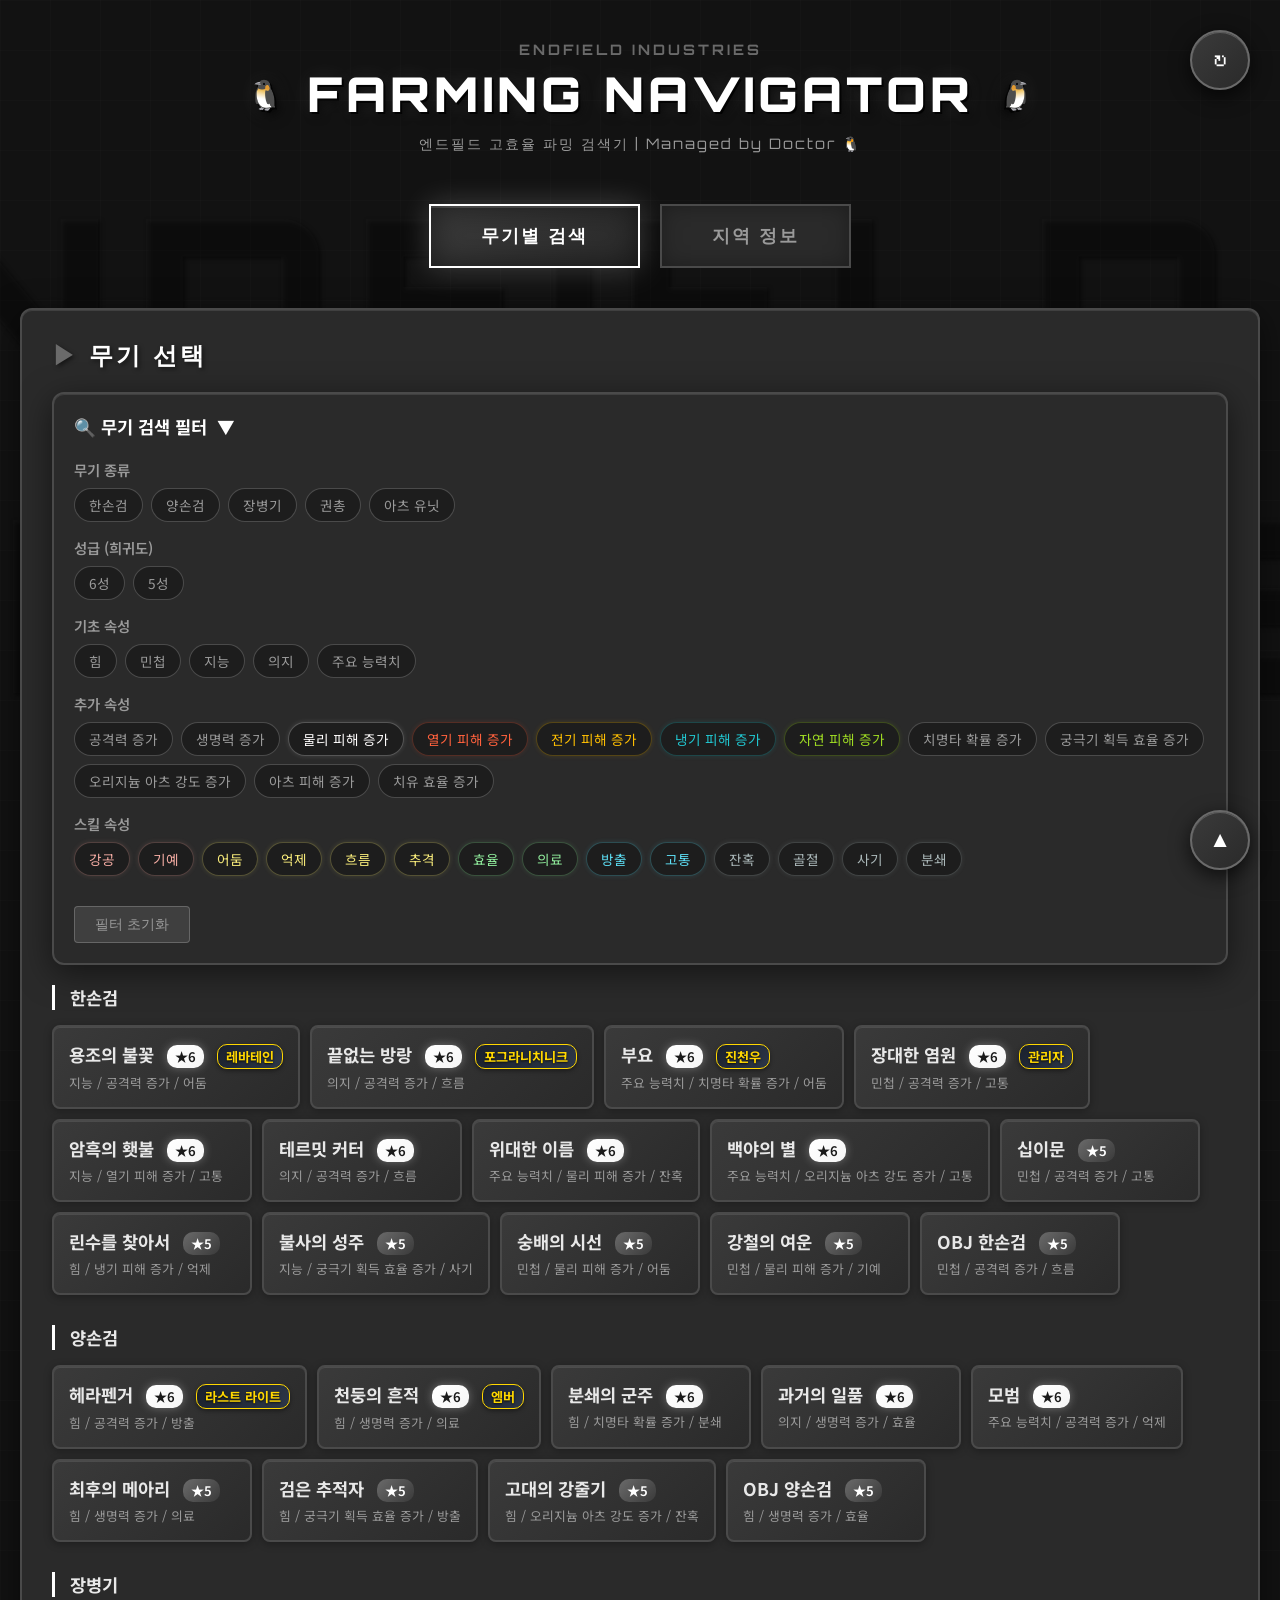
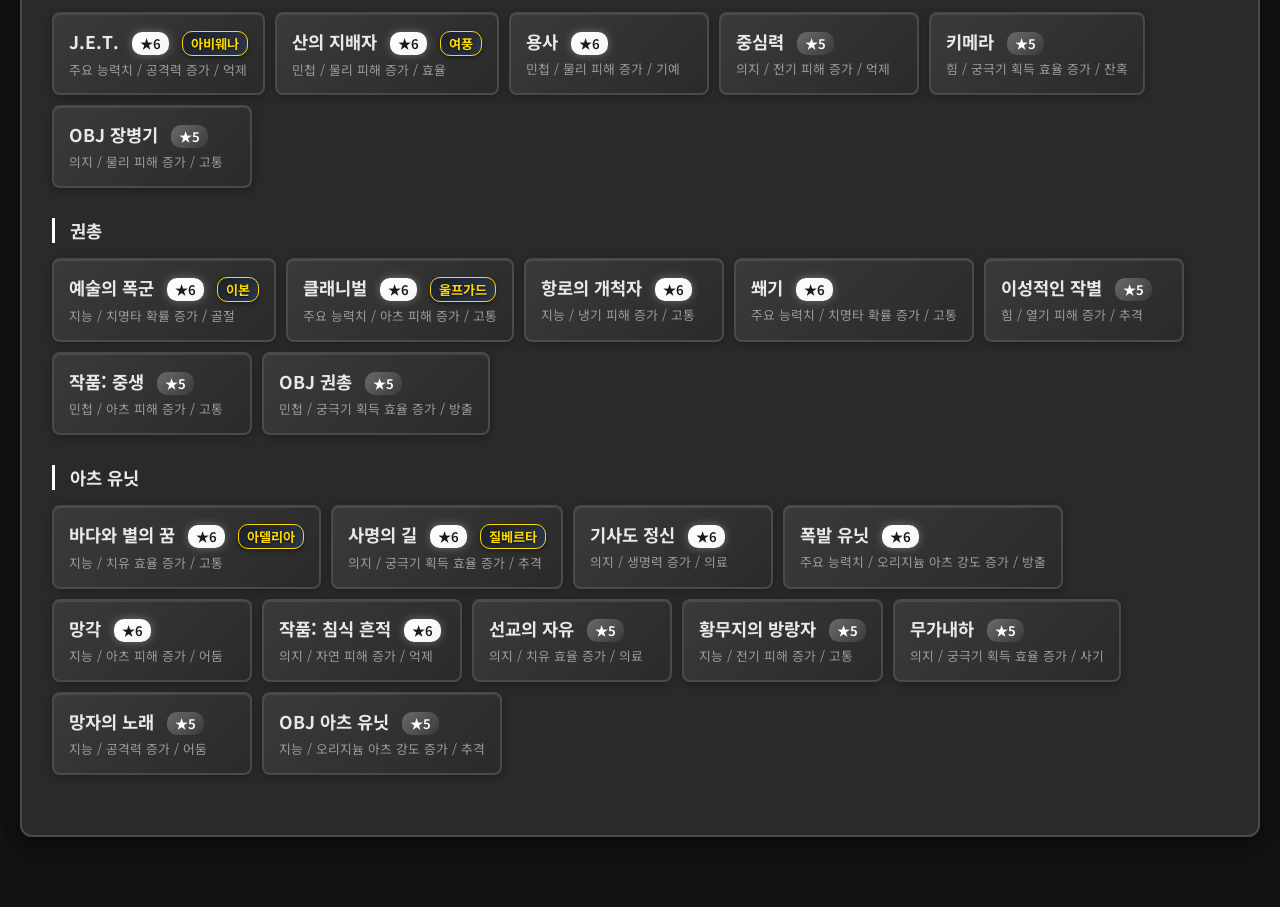
==== commit 01423d7e: "feat: Add initial UI styling and interactive script for the main page." ====
--- a/index.html
+++ b/index.html
@@ -58,9 +58,11 @@
         <div id="results" class="results"></div>
     </div>
 
+    <button id="resetFloatBtn" onclick="clearSelections()" title="모든 선택 초기화">↻</button>
+    <button id="scrollTopBtn" onclick="scrollToTop()" title="Go to top">▲</button>
+
     <script src="js/data.js"></script>
     <script src="js/script.js"></script>
-    <button id="scrollTopBtn" onclick="scrollToTop()" title="Go to top">▲</button>
 </body>
 
 </html>
--- a/css/style.css
+++ b/css/style.css
@@ -741,28 +741,126 @@
 }
 
 #scrollTopBtn {
-    display: none;
     position: fixed;
     bottom: 30px;
     right: 30px;
     z-index: 99;
-    width: 50px;
-    height: 50px;
+    width: 60px;
+    height: 60px;
     border: none;
     outline: none;
-    background: rgba(255, 255, 255, 0.1);
+    background: linear-gradient(135deg, var(--steel-light), var(--steel-gray));
     color: var(--white);
     cursor: pointer;
     border-radius: 50%;
-    font-size: 1.2em;
-    box-shadow: 0 4px 10px rgba(0, 0, 0, 0.5);
+    font-size: 1.4em;
+    box-shadow: 0 6px 20px rgba(0, 0, 0, 0.7), inset 0 1px 0 rgba(255, 255, 255, 0.2);
+    transition: all 0.3s cubic-bezier(0.175, 0.885, 0.32, 1.275);
+    backdrop-filter: blur(5px);
+    border: 2px solid var(--steel-shine);
+    display: flex;
+    justify-content: center;
+    align-items: center;
+}
+
+#scrollTopBtn:hover {
+    background: var(--white);
+    color: var(--steel-black);
+    transform: translateY(-5px) scale(1.1);
+    border-color: var(--white);
+    box-shadow: 0 10px 30px rgba(0, 0, 0, 0.9), 0 0 20px rgba(255, 255, 255, 0.4);
+}
+
+#resetFloatBtn {
+    position: fixed;
+    top: 30px;
+    right: 30px;
+    z-index: 99;
+    width: 60px;
+    height: 60px;
+    border: none;
+    outline: none;
+    background: linear-gradient(135deg, var(--steel-light), var(--steel-gray));
+    color: var(--white);
+    cursor: pointer;
+    border-radius: 50%;
+    font-size: 1.8em;
+    box-shadow: 0 6px 20px rgba(0, 0, 0, 0.7), inset 0 1px 0 rgba(255, 255, 255, 0.2);
+    transition: all 0.5s cubic-bezier(0.175, 0.885, 0.32, 1.275);
+    backdrop-filter: blur(5px);
+    border: 2px solid var(--steel-shine);
+    display: flex;
+    justify-content: center;
+    align-items: center;
+    padding-bottom: 3px;
+}
+
+#resetFloatBtn:hover {
+    background: var(--steel-shine);
+    transform: rotate(180deg) scale(1.1);
+    border-color: var(--white);
+    box-shadow: 0 10px 30px rgba(0, 0, 0, 0.9), 0 0 20px rgba(106, 106, 106, 0.6);
+}
+
+.result-items-wrapper {
+    overflow: hidden;
+    transition: max-height 0.5s ease-in-out;
+    position: relative;
+}
+
+.result-items-wrapper.collapsed {
+    max-height: 550px;
+    /* Approx 3 rows */
+}
+
+.result-items-wrapper.collapsed::after {
+    content: '';
+    position: absolute;
+    bottom: 0;
+    left: 0;
+    width: 100%;
+    height: 100px;
+    background: linear-gradient(to bottom, transparent, #1a1e22);
+    pointer-events: none;
+}
+
+.result-card.canyon .result-items-wrapper.collapsed::after {
+    background: linear-gradient(to bottom, transparent, #1a1e22);
+    /* Same bg color usually */
+}
+
+.expand-container {
+    display: flex;
+    justify-content: center;
+    margin-top: 15px;
+}
+
+.expand-btn {
+    background: transparent;
+    border: 1px solid var(--steel-shine);
+    color: var(--text-secondary);
+    padding: 8px 30px;
+    border-radius: 20px;
+    cursor: pointer;
+    font-family: 'Orbitron', sans-serif;
+    font-size: 0.9em;
     transition: all 0.3s ease;
-    backdrop-filter: blur(5px);
-    border: 1px solid rgba(255, 255, 255, 0.2);
-}
-
-#scrollTopBtn:hover {
-    background: var(--steel-shine);
-    transform: translateY(-5px);
-    border-color: var(--white);
-}
+    display: flex;
+    align-items: center;
+    gap: 8px;
+}
+
+.expand-btn:hover {
+    background: rgba(255, 255, 255, 0.05);
+    border-color: var(--white);
+    color: var(--white);
+}
+
+.expand-btn .icon {
+    font-size: 0.8em;
+    transition: transform 0.3s ease;
+}
+
+.expand-btn.expanded .icon {
+    transform: rotate(180deg);
+}
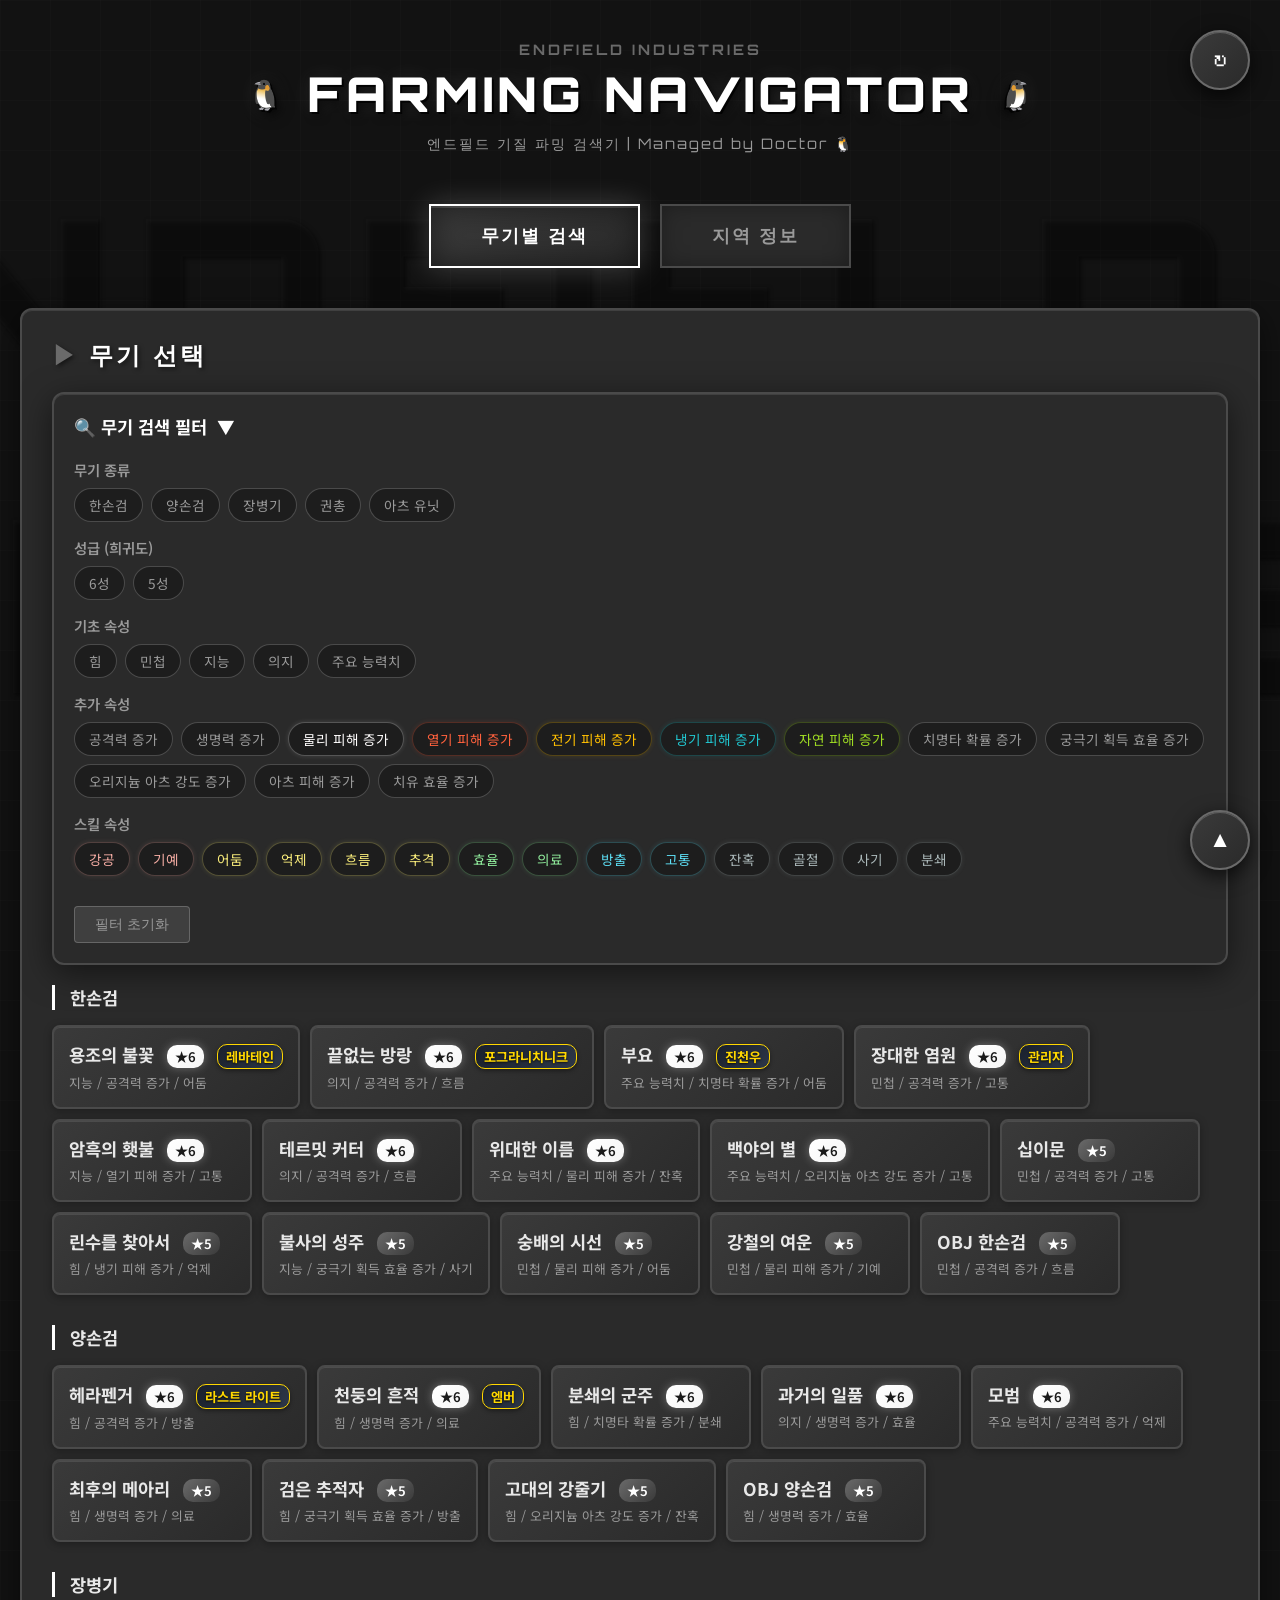
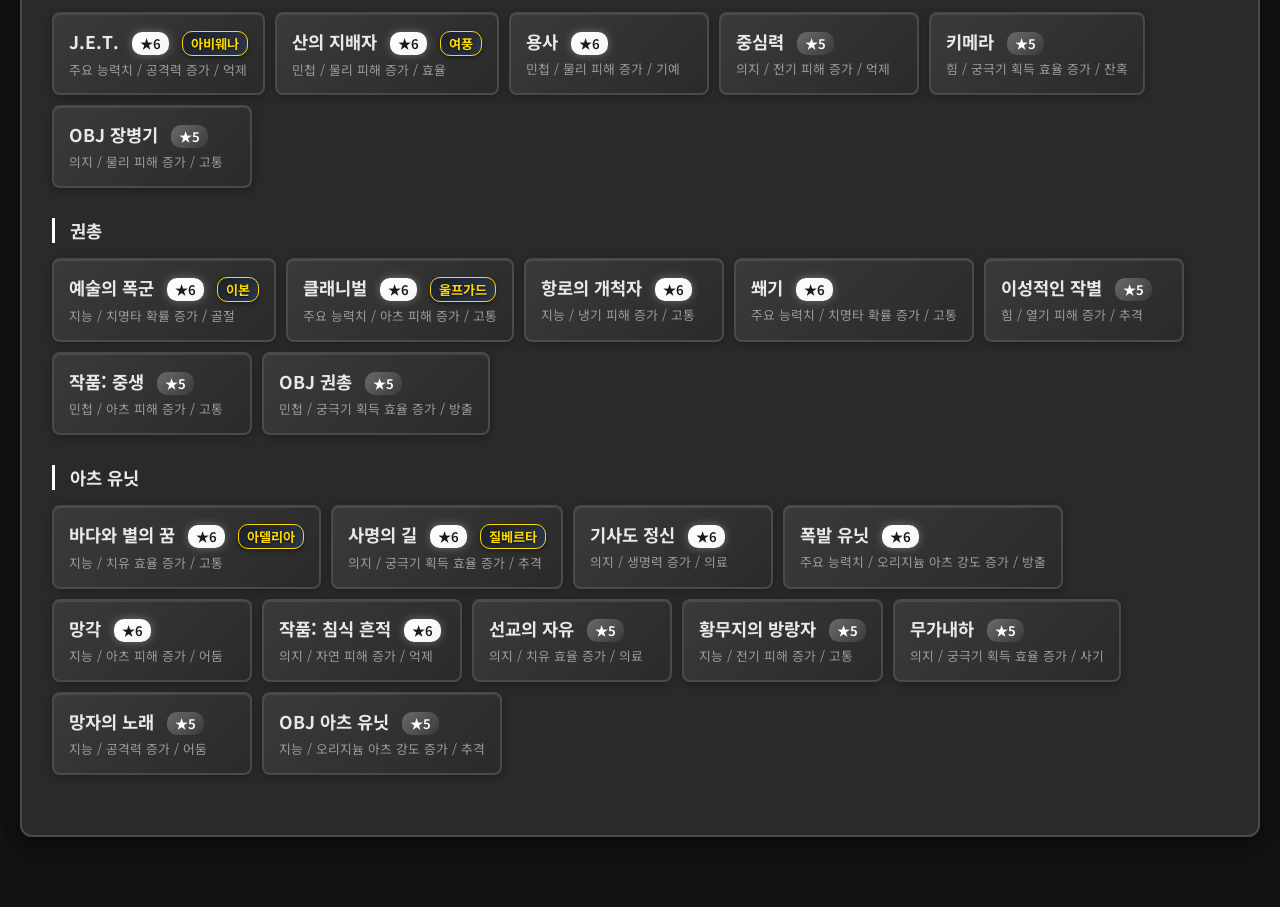
==== commit 690d4d3a: "change title" ====
--- a/index.html
+++ b/index.html
@@ -4,7 +4,7 @@
 <head>
     <meta charset="UTF-8">
     <meta name="viewport" content="width=device-width, initial-scale=1.0">
-    <title>엔드필드 파밍 효율 검색기</title>
+    <title>엔드필드 기질 파밍 검색기</title>
     <link
         href="https://fonts.googleapis.com/css2?family=Orbitron:wght@400;700;900&family=Noto+Sans+KR:wght@300;400;700&display=swap"
         rel="stylesheet">
@@ -16,7 +16,7 @@
         <header>
             <div class="company-logo">ENDFIELD INDUSTRIES</div>
             <h1>FARMING NAVIGATOR</h1>
-            <p class="subtitle">엔드필드 고효율 파밍 검색기 | Managed by Doctor 🐧</p>
+            <p class="subtitle">엔드필드 기질 파밍 검색기 | Managed by Doctor 🐧</p>
         </header>
 
         <div class="mode-selector">
